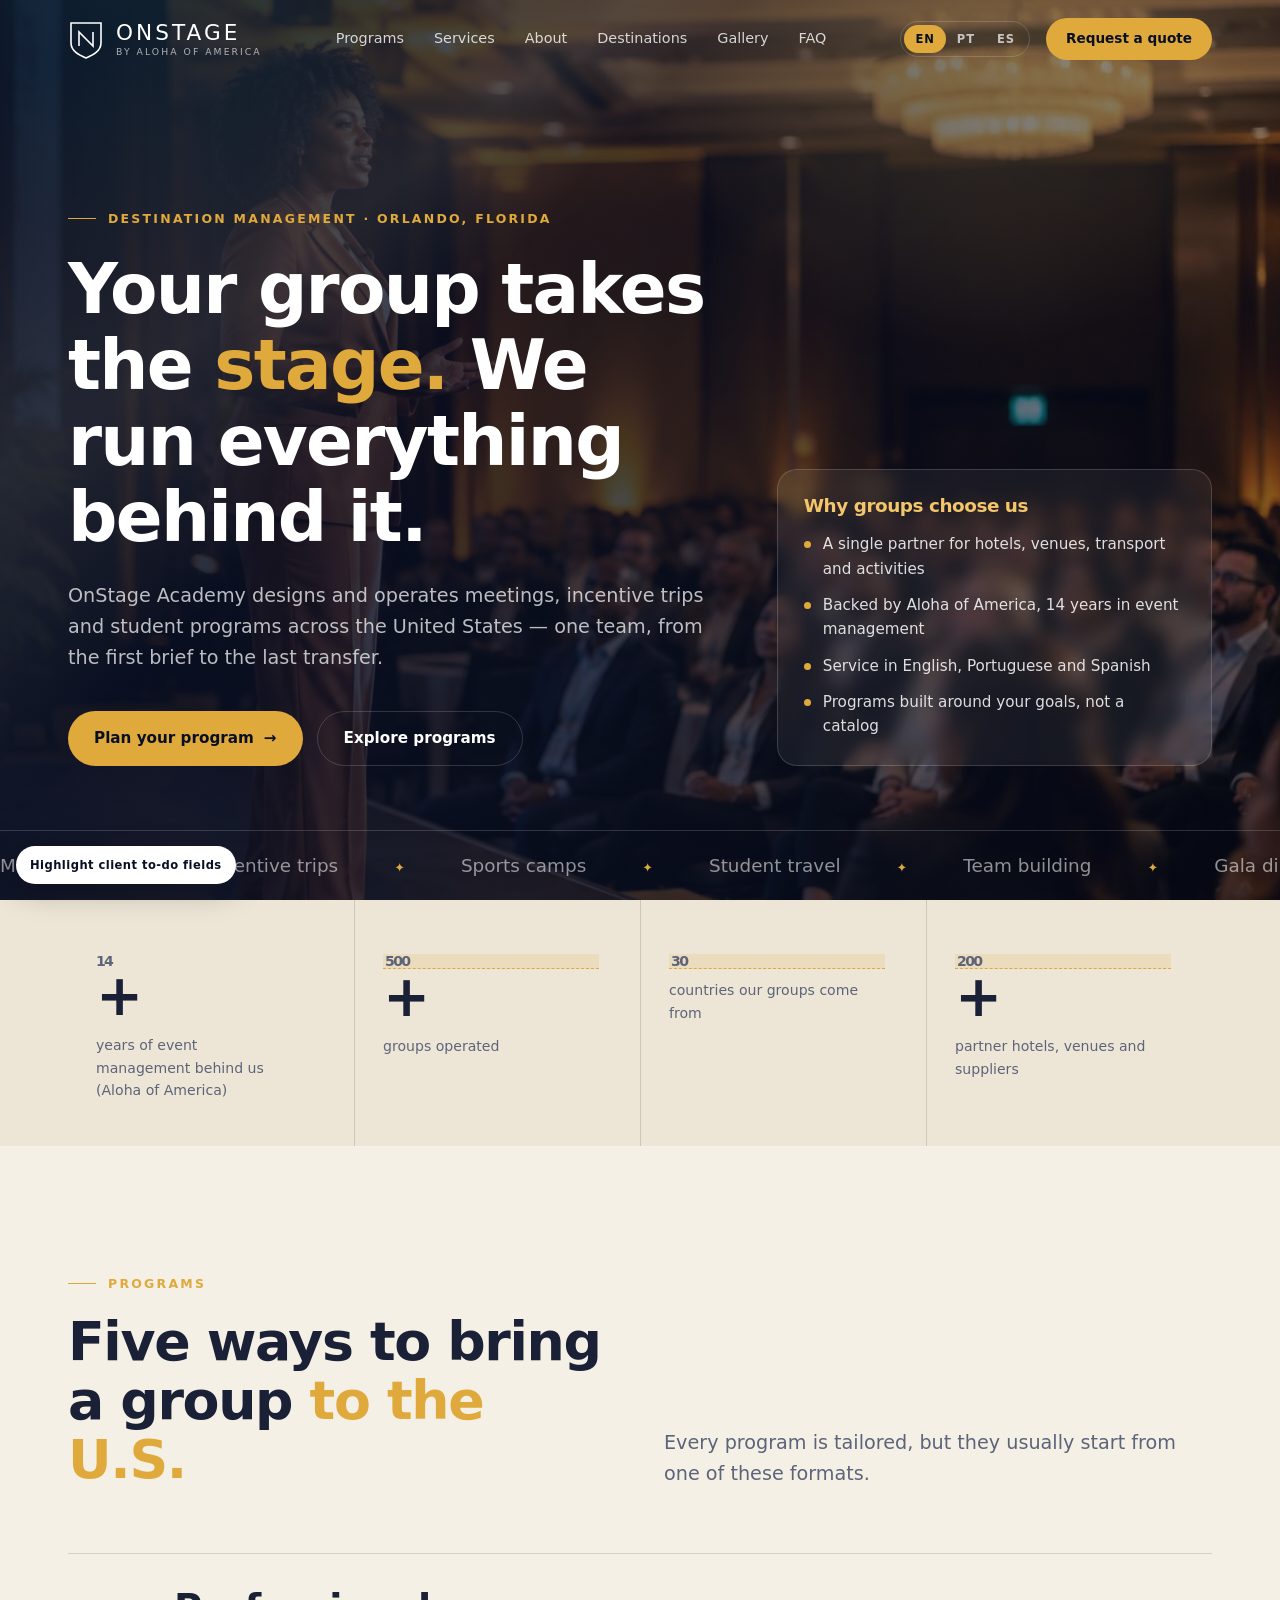
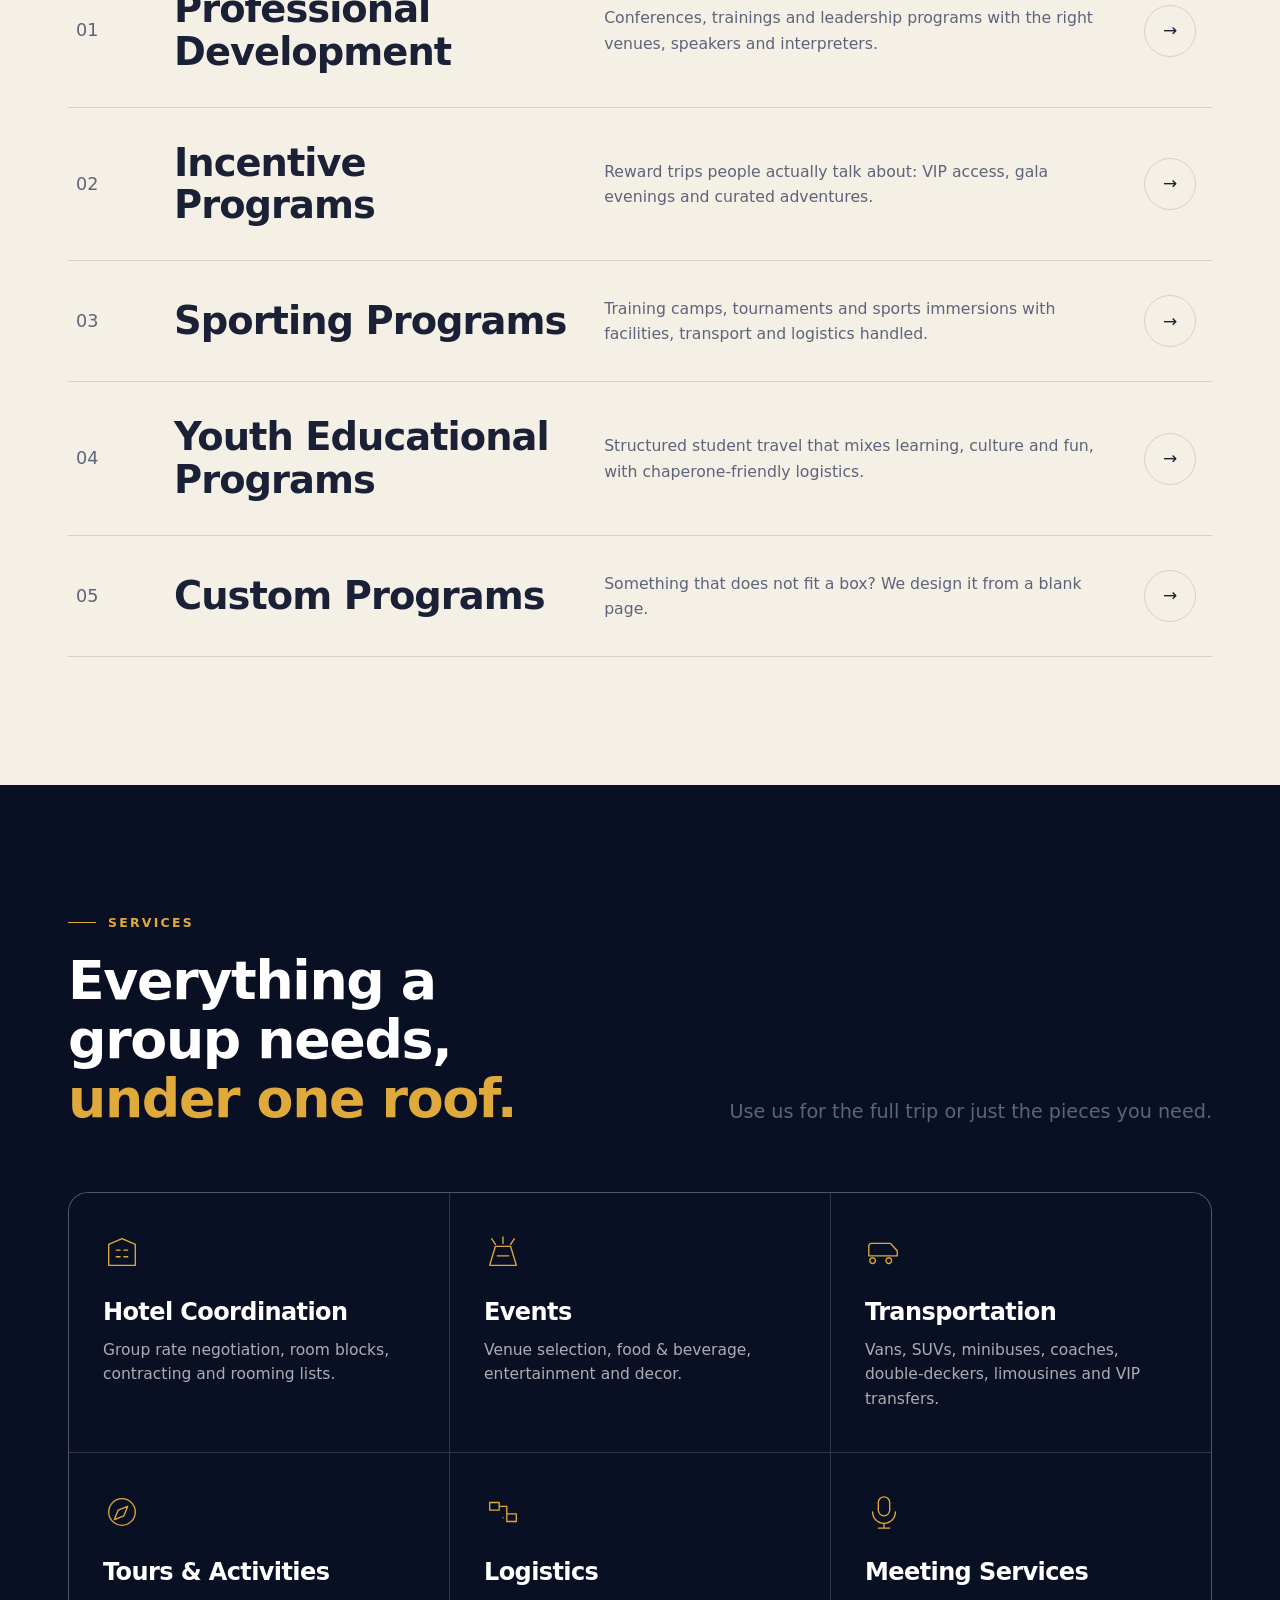
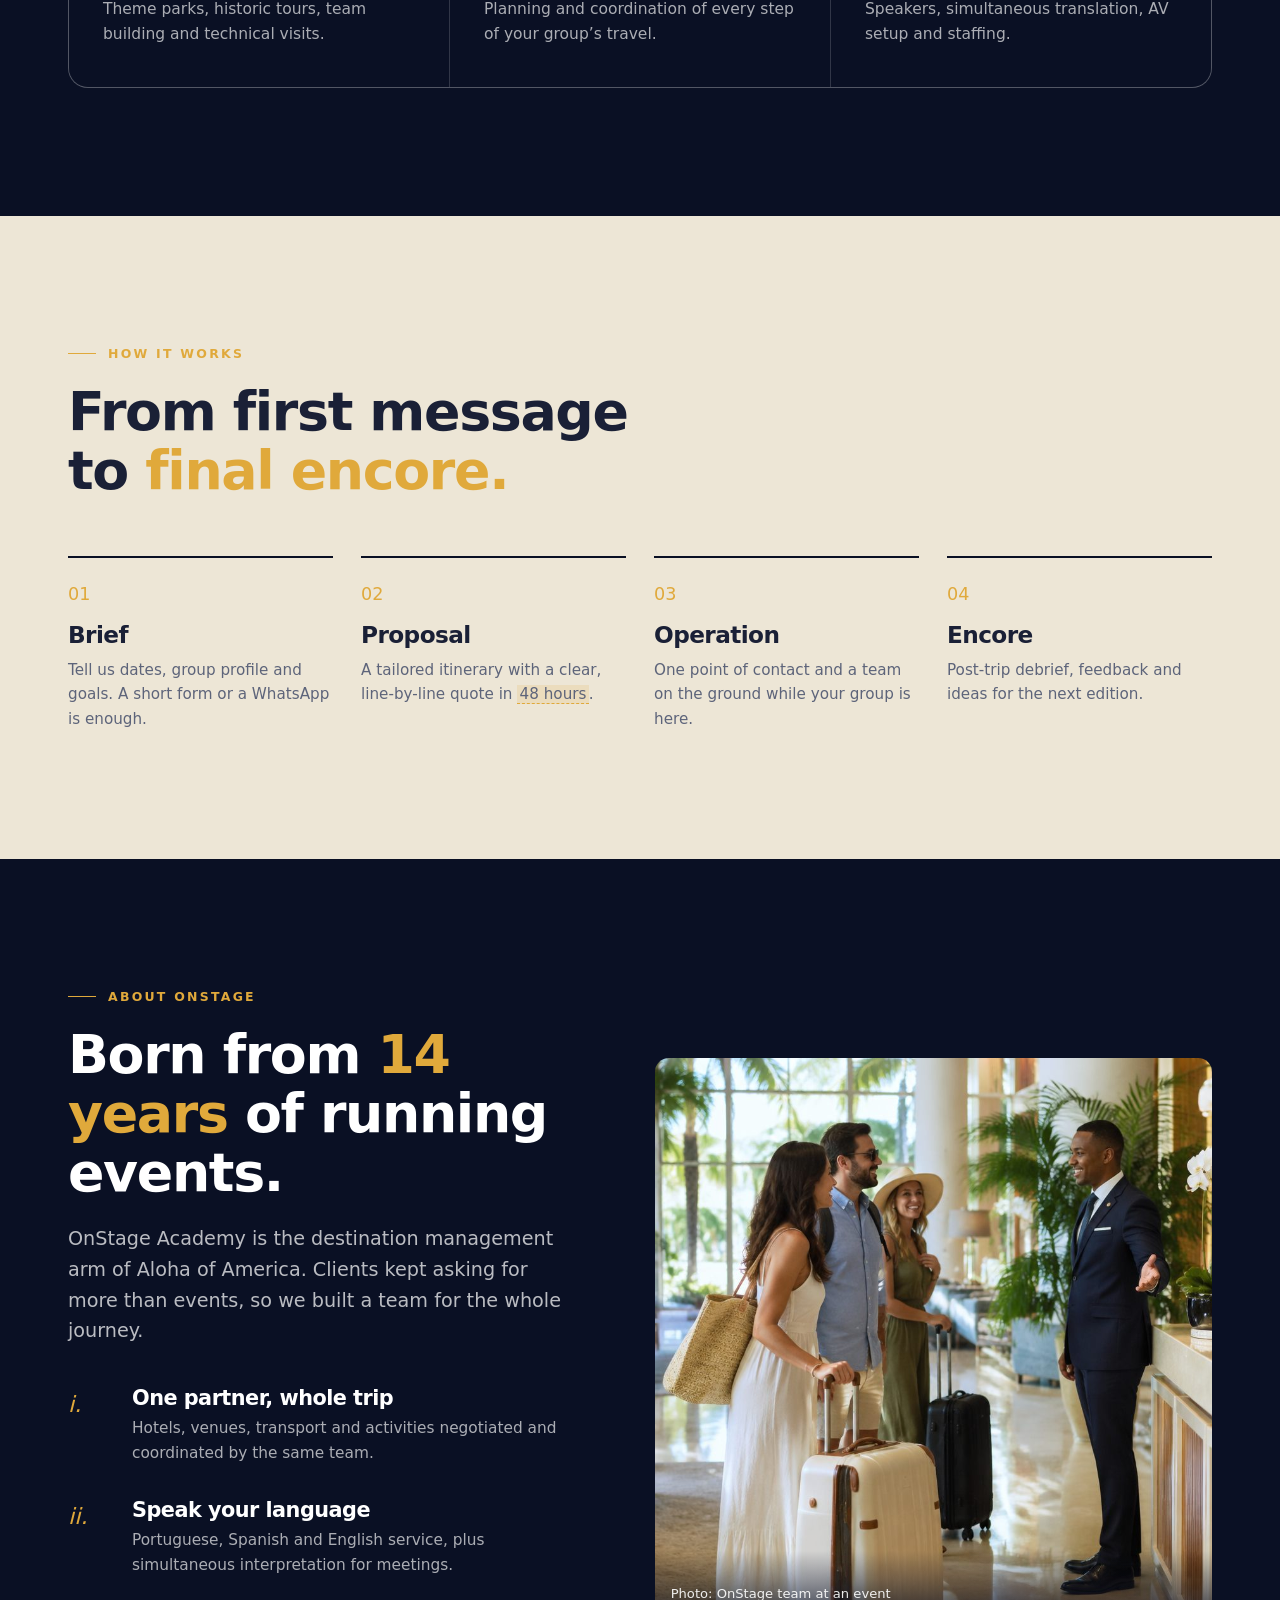
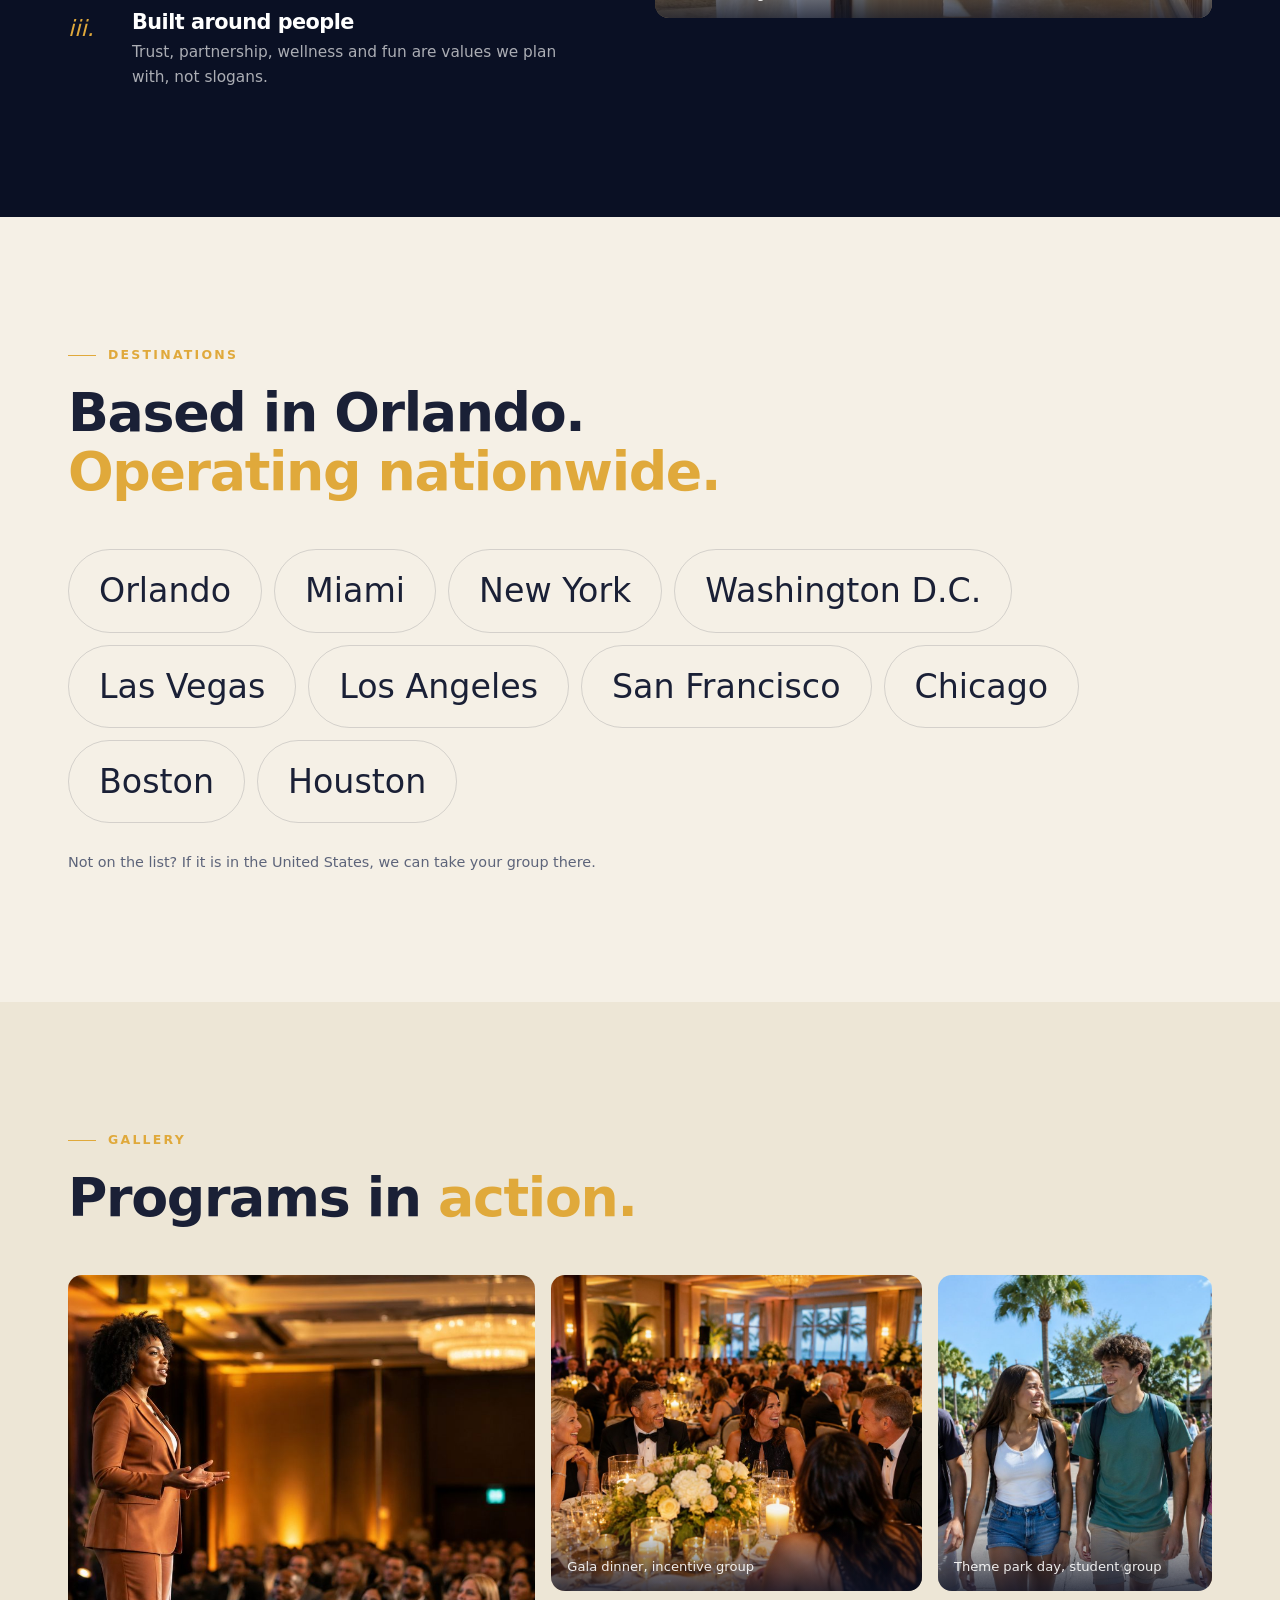
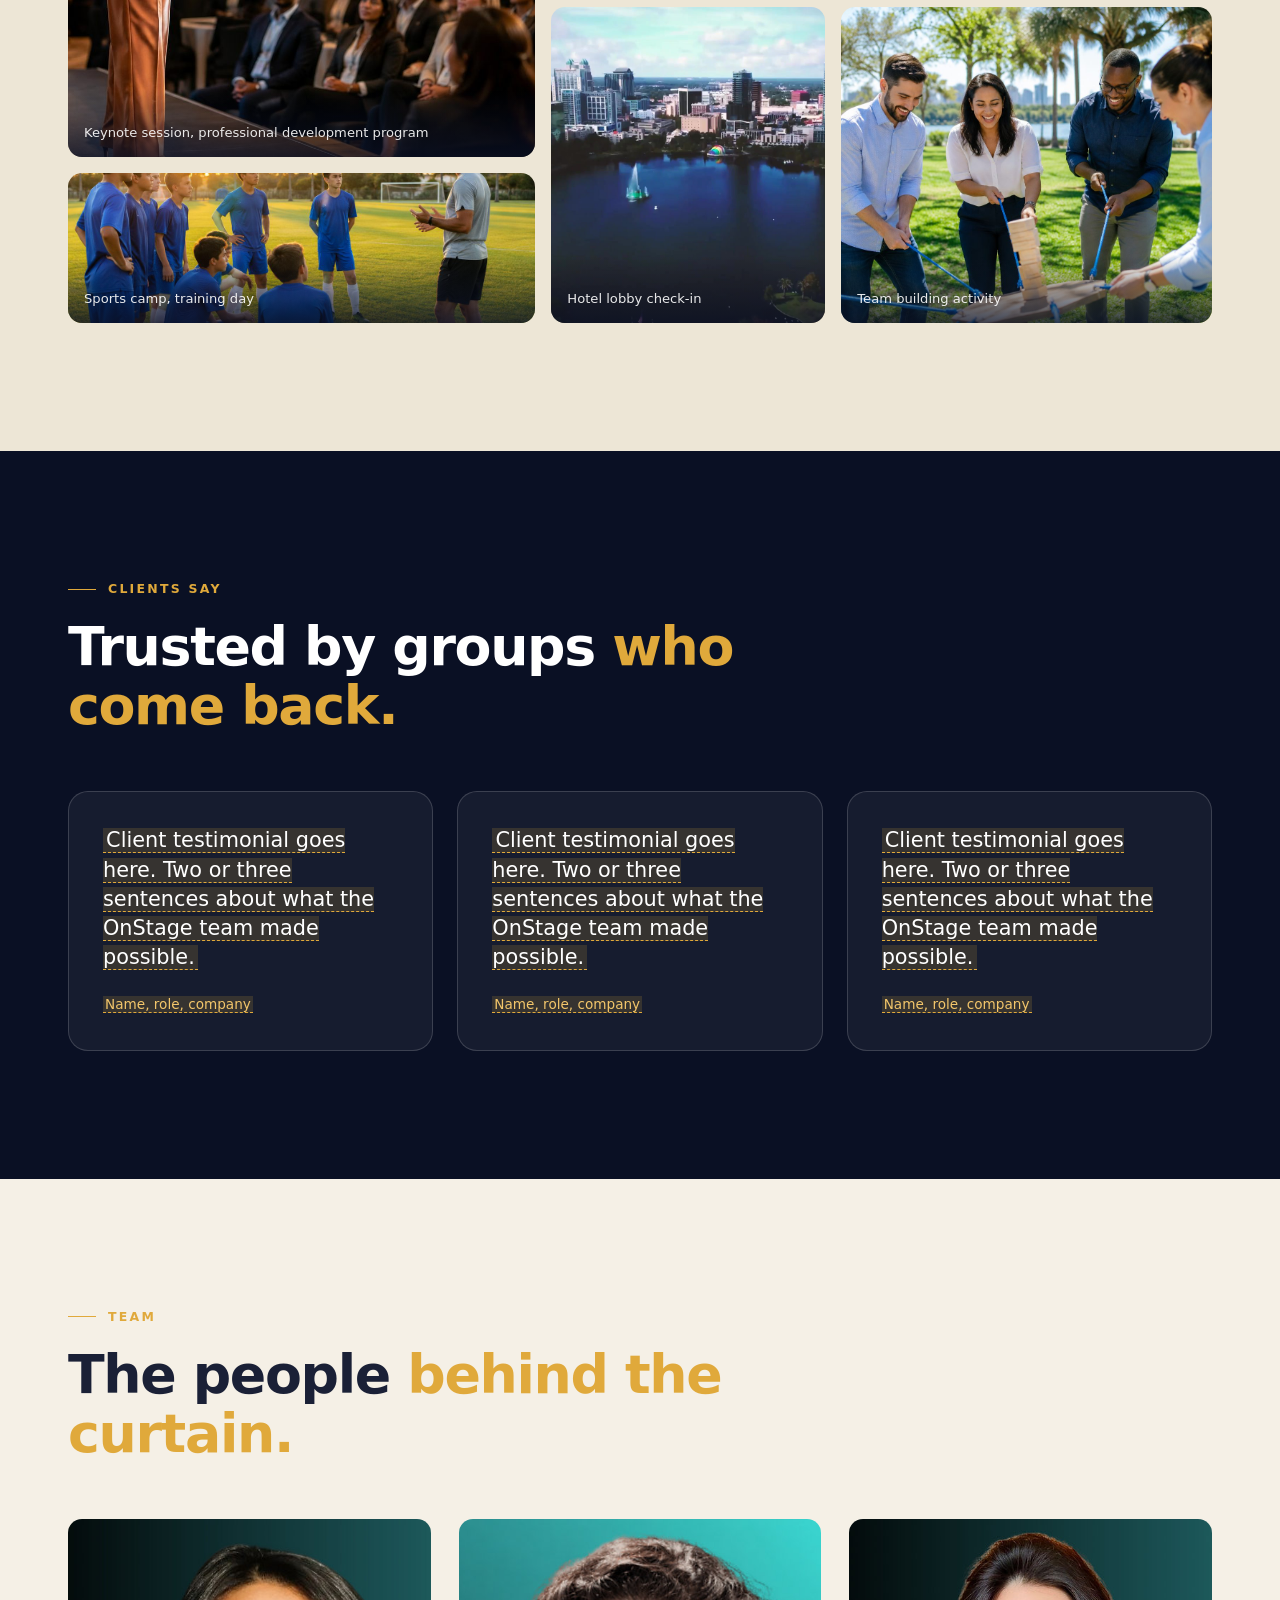
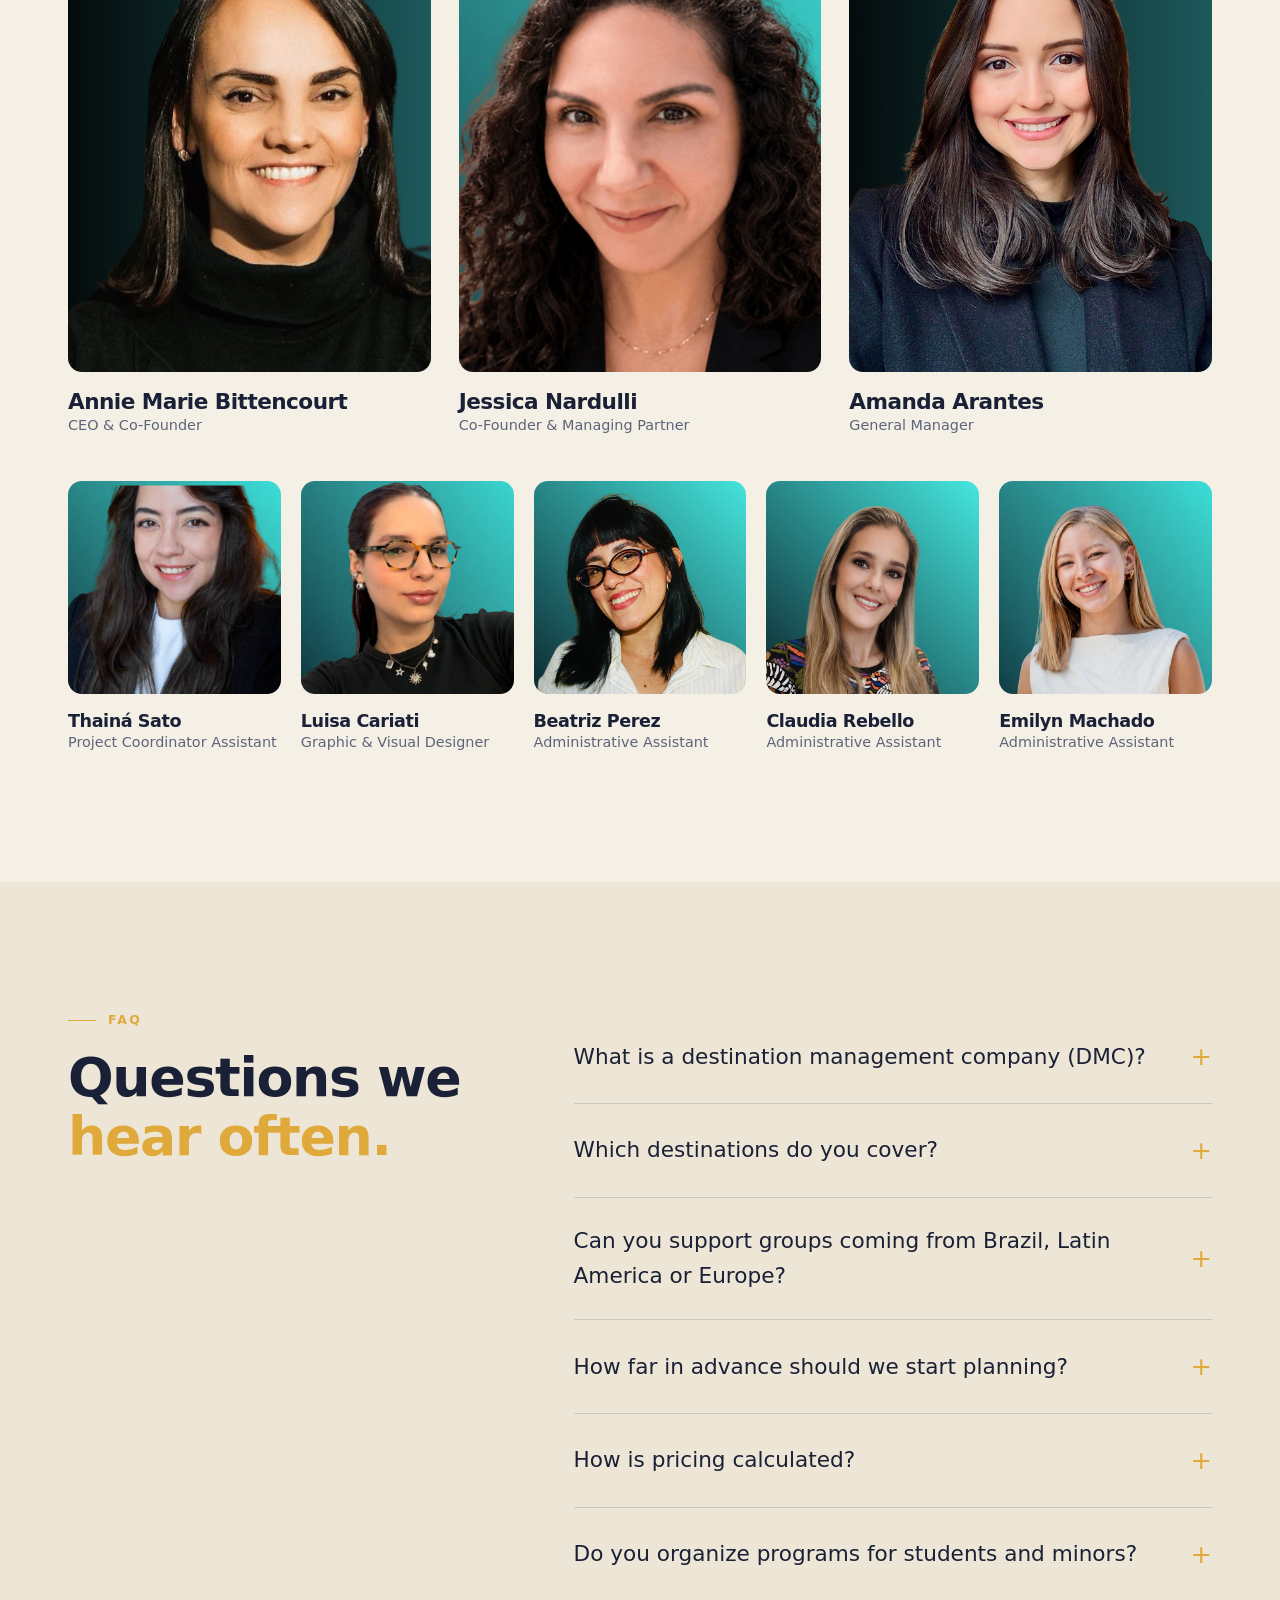
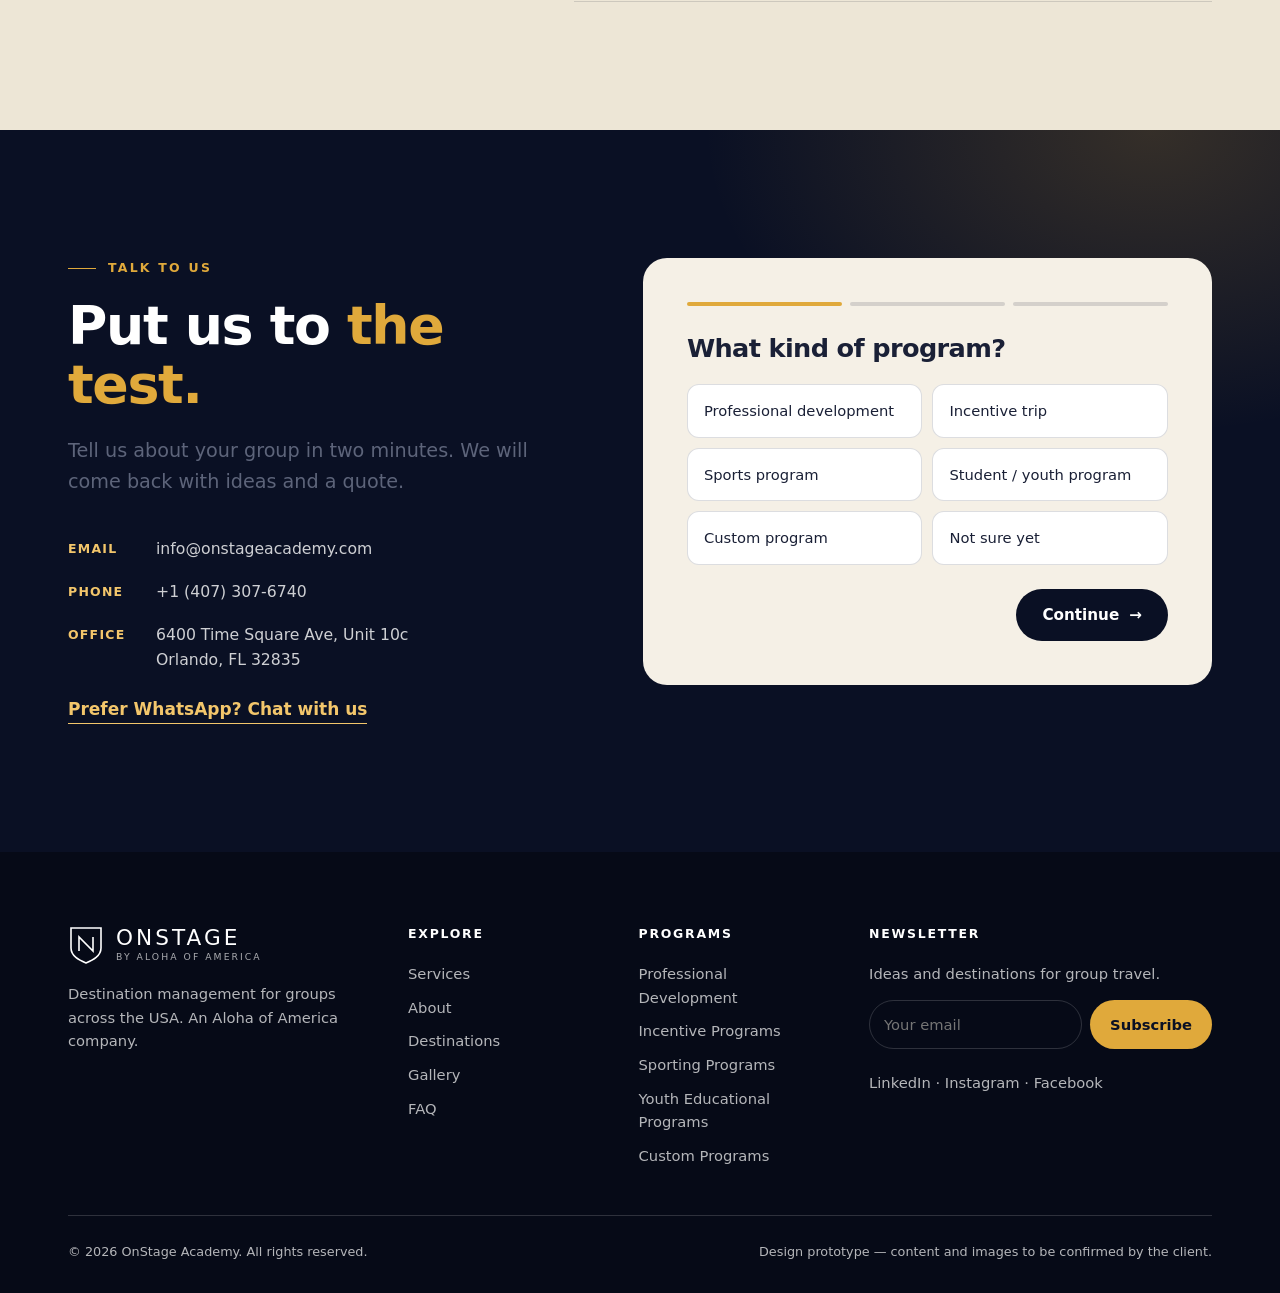
==== index.html @ 667e1a8c "OnStage Academy: prototype v1 (EN/PT/ES, team, gallery, SEO/GEO) Co-Authored-By: Claude Sonnet 5 <no" ====
<!DOCTYPE html>
<html lang="en">
<head>
<meta charset="utf-8">
<meta name="viewport" content="width=device-width,initial-scale=1">
<title>OnStage Academy | Destination Management Company in Orlando, USA</title>
<meta name="description" content="OnStage Academy is a destination management company (DMC) in Orlando, Florida. We plan and operate meetings, incentive trips, sports camps and student programs across the USA.">
<link rel="canonical" href="https://www.onstageacademy.com/">
<link rel="alternate" hreflang="en" href="https://www.onstageacademy.com/">
<link rel="alternate" hreflang="pt-BR" href="https://www.onstageacademy.com/pt/">
<link rel="alternate" hreflang="es" href="https://www.onstageacademy.com/es/">
<link rel="alternate" hreflang="x-default" href="https://www.onstageacademy.com/">
<meta property="og:type" content="website">
<meta property="og:title" content="OnStage Academy | Destination Management in the USA">
<meta property="og:description" content="Meetings, incentive trips, sports camps and student programs across the United States. One team, from first brief to last transfer.">
<meta name="theme-color" content="#0A1024">
<link rel="stylesheet" href="assets/css/style.css">
<script type="application/ld+json">
{
 "@context":"https://schema.org",
 "@graph":[
  {"@type":["Organization","TravelAgency"],"@id":"https://www.onstageacademy.com/#org","name":"OnStage Academy","alternateName":"OnStage Academy Destination Management","url":"https://www.onstageacademy.com/",
   "description":"Destination management company based in Orlando, Florida, planning and operating meetings, incentive programs, sports programs and student travel across the United States.",
   "email":"info@onstageacademy.com","telephone":"+1-407-307-6740",
   "address":{"@type":"PostalAddress","streetAddress":"6400 Time Square Ave Unit 10c","addressLocality":"Orlando","addressRegion":"FL","postalCode":"32835","addressCountry":"US"},
   "areaServed":{"@type":"Country","name":"United States"},"knowsLanguage":["en","pt","es"],
   "parentOrganization":{"@type":"Organization","name":"Aloha of America"},
   "founder":[{"@type":"Person","name":"Annie Marie Bittencourt"},{"@type":"Person","name":"Jessica Nardulli"}],
   "makesOffer":[
    {"@type":"Offer","itemOffered":{"@type":"Service","name":"Hotel Coordination"}},
    {"@type":"Offer","itemOffered":{"@type":"Service","name":"Event Planning"}},
    {"@type":"Offer","itemOffered":{"@type":"Service","name":"Group Transportation"}},
    {"@type":"Offer","itemOffered":{"@type":"Service","name":"Tours & Activities"}},
    {"@type":"Offer","itemOffered":{"@type":"Service","name":"Group Travel Logistics"}},
    {"@type":"Offer","itemOffered":{"@type":"Service","name":"Meeting Services"}}]},
  {"@type":"WebSite","url":"https://www.onstageacademy.com/","name":"OnStage Academy","publisher":{"@id":"https://www.onstageacademy.com/#org"},"inLanguage":["en","pt-BR","es"]},
  {"@type":"FAQPage","mainEntity":[
   {"@type":"Question","name":"What is a destination management company (DMC)?","acceptedAnswer":{"@type":"Answer","text":"A DMC is a local partner that plans and operates a group's program in a destination: hotels, venues, transport, activities and on-site support. You deal with one team instead of many suppliers."}},
   {"@type":"Question","name":"Which destinations do you cover?","acceptedAnswer":{"@type":"Answer","text":"We are based in Orlando, Florida and operate across the entire United States."}},
   {"@type":"Question","name":"Can you support groups coming from Brazil, Latin America or Europe?","acceptedAnswer":{"@type":"Answer","text":"Yes. Our team works in English, Portuguese and Spanish, and we can arrange simultaneous interpretation for meetings and events."}},
   {"@type":"Question","name":"How is pricing calculated?","acceptedAnswer":{"@type":"Answer","text":"Each program is quoted individually based on group size, dates and services. You receive a line-by-line proposal so you know exactly what you are paying for."}},
   {"@type":"Question","name":"Do you organize programs for students and minors?","acceptedAnswer":{"@type":"Answer","text":"Yes. Our youth programs are structured around learning, culture and fun, with logistics designed for chaperones and school or club leaders."}}
  ]}
 ]
}
</script>
</head>
<body>
<a class="skip" href="#main" data-i18n="skip">Skip to content</a>

<header class="hdr">
  <div class="wrap">
    <a class="logo" href="index.html" aria-label="OnStage Academy">
      <svg class="logo-mark" viewBox="0 0 36 40" fill="none" stroke="currentColor" stroke-width="1.6" aria-hidden="true"><path d="M3 4h30v20c0 8-8 12-15 15C11 36 3 32 3 24z"/><path d="M11 27V13l14 14V13"/></svg>
      <span><b>ONSTAGE</b><small>By Aloha of America</small></span>
    </a>
    <nav class="nav" id="nav" aria-label="Main">
      <a href="index.html#programs" data-i18n="nav.programs">Programs</a>
      <a href="index.html#services" data-i18n="nav.services">Services</a>
      <a href="index.html#about" data-i18n="nav.about">About</a>
      <a href="index.html#destinations" data-i18n="nav.destinations">Destinations</a>
      <a href="index.html#gallery" data-i18n="nav.gallery">Gallery</a>
      <a href="index.html#faq" data-i18n="nav.faq">FAQ</a>
    </nav>
    <div class="hdr-r">
      <div class="lang" role="group" aria-label="Language">
        <button data-l="en" aria-pressed="true">EN</button><button data-l="pt" aria-pressed="false">PT</button><button data-l="es" aria-pressed="false">ES</button>
      </div>
      <a class="btn btn-gold" href="#contact" data-i18n="nav.cta">Request a quote</a>
      <button class="burger" aria-label="Menu" aria-controls="nav" aria-expanded="false"><i></i><i></i></button>
    </div>
  </div>
</header>

<main id="main">
<!-- HERO -->
<section class="hero dark hero-photo" style="padding-bottom:0">
  <div class="wrap hero-grid">
    <div>
      <p class="eyebrow" data-i18n="hero.eyebrow">Destination management · Orlando, Florida</p>
      <h1 data-i18n="hero.h1">Your group takes the <em>stage.</em> We run everything behind it.</h1>
      <p class="lead" data-i18n="hero.lead">OnStage Academy designs and operates meetings, incentive trips and student programs across the United States — one team, from the first brief to the last transfer.</p>
      <div class="hero-cta">
        <a class="btn btn-gold" href="#contact"><span data-i18n="hero.cta1">Plan your program</span><span class="arrow">→</span></a>
        <a class="btn btn-ghost" href="#programs" data-i18n="hero.cta2">Explore programs</a>
      </div>
    </div>
    <aside class="hero-card">
      <h3 data-i18n="hero.card.h">Why groups choose us</h3>
      <ul>
        <li data-i18n="hero.card.1"></li><li data-i18n="hero.card.2"></li><li data-i18n="hero.card.3"></li><li data-i18n="hero.card.4"></li>
      </ul>
    </aside>
  </div>
  <div class="hero-strip" aria-hidden="true">
    <div class="marq">
      <span data-i18n="marq.1">Meetings</span><span data-i18n="marq.2"></span><span data-i18n="marq.3"></span><span data-i18n="marq.4"></span><span data-i18n="marq.5"></span><span data-i18n="marq.6"></span><span data-i18n="marq.7"></span>
      <span data-i18n="marq.1"></span><span data-i18n="marq.2"></span><span data-i18n="marq.3"></span><span data-i18n="marq.4"></span><span data-i18n="marq.5"></span><span data-i18n="marq.6"></span><span data-i18n="marq.7"></span>
    </div>
  </div>
</section>

<!-- STATS -->
<section class="stats" aria-label="OnStage in numbers">
  <div class="wrap stats-grid">
    <div class="stat rv"><b><span data-count="14">14</span>+</b><span data-i18n="stat.1"></span></div>
    <div class="stat rv"><b><span class="slot" data-count="500">500</span>+</b><span data-i18n="stat.2"></span></div>
    <div class="stat rv"><b><span class="slot" data-count="30">30</span></b><span data-i18n="stat.3"></span></div>
    <div class="stat rv"><b><span class="slot" data-count="200">200</span>+</b><span data-i18n="stat.4"></span></div>
  </div>
</section>

<!-- PROGRAMS -->
<section class="programs" id="programs">
  <div class="wrap">
    <div class="sec-head rv">
      <div><p class="eyebrow" data-i18n="prog.eyebrow">Programs</p><h2 data-i18n="prog.h2"></h2></div>
      <p class="lead" data-i18n="prog.lead"></p>
    </div>
    <div class="prog-list rv">
      <a class="prog" href="professional-development.html"><span class="prog-n">01</span><h3 data-i18n="prog.1.t"></h3><p data-i18n="prog.1.d"></p><span class="prog-a">→</span></a>
      <a class="prog" href="#contact"><span class="prog-n">02</span><h3 data-i18n="prog.2.t"></h3><p data-i18n="prog.2.d"></p><span class="prog-a">→</span></a>
      <a class="prog" href="#contact"><span class="prog-n">03</span><h3 data-i18n="prog.3.t"></h3><p data-i18n="prog.3.d"></p><span class="prog-a">→</span></a>
      <a class="prog" href="#contact"><span class="prog-n">04</span><h3 data-i18n="prog.4.t"></h3><p data-i18n="prog.4.d"></p><span class="prog-a">→</span></a>
      <a class="prog" href="#contact"><span class="prog-n">05</span><h3 data-i18n="prog.5.t"></h3><p data-i18n="prog.5.d"></p><span class="prog-a">→</span></a>
    </div>
  </div>
</section>

<!-- SERVICES -->
<section class="services" id="services">
  <div class="wrap">
    <div class="sec-head rv">
      <div><p class="eyebrow" data-i18n="svc.eyebrow">Services</p><h2 data-i18n="svc.h2"></h2></div>
      <p class="lead" data-i18n="svc.lead"></p>
    </div>
    <div class="svc-grid rv">
      <div class="svc"><svg viewBox="0 0 40 40"><path d="M6 34V12l14-6 14 6v22M6 34h28M14 18h4M22 18h4M14 25h4M22 25h4"/></svg><h3 data-i18n="svc.1.t"></h3><p data-i18n="svc.1.d"></p></div>
      <div class="svc"><svg viewBox="0 0 40 40"><path d="M8 6l4 6M20 4v7M32 6l-4 6M6 34l6-20h16l6 20zM14 24h12"/></svg><h3 data-i18n="svc.2.t"></h3><p data-i18n="svc.2.d"></p></div>
      <div class="svc"><svg viewBox="0 0 40 40"><path d="M4 24V14a3 3 0 013-3h20l7 8v5H4zM4 24h30M11 29a3 3 0 100 .1M28 29a3 3 0 100 .1"/></svg><h3 data-i18n="svc.3.t"></h3><p data-i18n="svc.3.d"></p></div>
      <div class="svc"><svg viewBox="0 0 40 40"><circle cx="20" cy="20" r="14"/><path d="M26 14l-4 10-10 4 4-10z"/></svg><h3 data-i18n="svc.4.t"></h3><p data-i18n="svc.4.d"></p></div>
      <div class="svc"><svg viewBox="0 0 40 40"><path d="M6 10h10v8H6zM24 22h10v8H24zM16 14h8v12M20 26v0"/></svg><h3 data-i18n="svc.5.t"></h3><p data-i18n="svc.5.d"></p></div>
      <div class="svc"><svg viewBox="0 0 40 40"><rect x="14" y="4" width="12" height="20" rx="6"/><path d="M8 20a12 12 0 0024 0M20 32v5M14 37h12"/></svg><h3 data-i18n="svc.6.t"></h3><p data-i18n="svc.6.d"></p></div>
    </div>
  </div>
</section>

<!-- PROCESS -->
<section class="process">
  <div class="wrap">
    <div class="rv" style="margin-bottom:56px"><p class="eyebrow" data-i18n="pro.eyebrow">How it works</p><h2 style="margin-top:18px;max-width:16ch" data-i18n="pro.h2"></h2></div>
    <div class="steps rv">
      <div class="step"><h3 data-i18n="pro.1.t"></h3><p data-i18n="pro.1.d"></p></div>
      <div class="step"><h3 data-i18n="pro.2.t"></h3><p data-i18n="pro.2.d"></p></div>
      <div class="step"><h3 data-i18n="pro.3.t"></h3><p data-i18n="pro.3.d"></p></div>
      <div class="step"><h3 data-i18n="pro.4.t"></h3><p data-i18n="pro.4.d"></p></div>
    </div>
  </div>
</section>

<!-- ABOUT / WHY -->
<section class="dark" id="about">
  <div class="wrap why-grid">
    <div class="rv">
      <p class="eyebrow" data-i18n="why.eyebrow">About OnStage</p>
      <h2 style="margin:18px 0 22px" data-i18n="why.h2"></h2>
      <p class="lead" data-i18n="why.lead"></p>
      <div class="why-list">
        <div class="why-item"><i>i.</i><div><h3 data-i18n="why.1.t"></h3><p data-i18n="why.1.d"></p></div></div>
        <div class="why-item"><i>ii.</i><div><h3 data-i18n="why.2.t"></h3><p data-i18n="why.2.d"></p></div></div>
        <div class="why-item"><i>iii.</i><div><h3 data-i18n="why.3.t"></h3><p data-i18n="why.3.d"></p></div></div>
      </div>
    </div>
    <div class="ph photo tall rv" style="background-image:url(assets/img/gen/lobby.jpg)" data-i18n-label="ph.about" role="img" aria-label="Group arriving at a hotel lobby in Miami"></div>
  </div>
</section>

<!-- DESTINATIONS -->
<section class="dest" id="destinations">
  <div class="wrap">
    <div class="rv" style="margin-bottom:48px"><p class="eyebrow" data-i18n="dest.eyebrow">Destinations</p><h2 style="margin-top:18px;max-width:20ch" data-i18n="dest.h2"></h2></div>
    <div class="dest-cloud rv">
      <a href="#contact">Orlando</a><a href="#contact">Miami</a><a href="#contact">New York</a><a href="#contact">Washington D.C.</a><a href="#contact">Las Vegas</a><a href="#contact">Los Angeles</a><a href="#contact">San Francisco</a><a href="#contact">Chicago</a><a href="#contact">Boston</a><a href="#contact">Houston</a>
    </div>
    <p class="dest-note" data-i18n="dest.note"></p>
  </div>
</section>

<!-- GALLERY -->
<section class="gallery" id="gallery">
  <div class="wrap">
    <div class="rv" style="margin-bottom:48px"><p class="eyebrow" data-i18n="gal.eyebrow">Gallery</p><h2 style="margin-top:18px" data-i18n="gal.h2"></h2></div>
    <div class="gal-grid rv">
      <div class="ph photo g1" style="background-image:url(assets/img/gen/keynote.jpg)" data-i18n-label="gal.1" role="img" aria-label="Keynote session"></div>
      <div class="ph photo g2" style="background-image:url(assets/img/gen/gala.jpg)" data-i18n-label="gal.2" role="img" aria-label="Gala dinner"></div>
      <div class="ph photo g3" style="background-image:url(assets/img/gen/students.jpg)" data-i18n-label="gal.3" role="img" aria-label="Student group"></div>
      <div class="ph photo g4" style="background-image:url(assets/img/site/p22.jpg)" data-i18n-label="gal.4" role="img" aria-label="Orlando skyline and Lake Eola"></div>
      <div class="ph photo g5" style="background-image:url(assets/img/gen/teambuilding.jpg)" data-i18n-label="gal.5" role="img" aria-label="Team building"></div>
      <div class="ph photo g6" style="background-image:url(assets/img/gen/sports.jpg)" data-i18n-label="gal.6" role="img" aria-label="Sports camp"></div>
    </div>
  </div>
</section>

<!-- TESTIMONIALS -->
<section class="dark">
  <div class="wrap">
    <div class="rv" style="margin-bottom:56px"><p class="eyebrow" data-i18n="tes.eyebrow">Clients say</p><h2 style="margin-top:18px;max-width:18ch" data-i18n="tes.h2"></h2></div>
    <div class="testi-grid rv">
      <figure class="testi"><q data-i18n="tes.1"></q><cite data-i18n="tes.1c"></cite></figure>
      <figure class="testi"><q data-i18n="tes.1"></q><cite data-i18n="tes.1c"></cite></figure>
      <figure class="testi"><q data-i18n="tes.1"></q><cite data-i18n="tes.1c"></cite></figure>
    </div>
  </div>
</section>

<!-- TEAM -->
<section>
  <div class="wrap">
    <div class="rv" style="margin-bottom:56px"><p class="eyebrow" data-i18n="team.eyebrow">Team</p><h2 style="margin-top:18px;max-width:18ch" data-i18n="team.h2"></h2></div>
    <div class="team-grid lead3 rv">
      <div class="person"><div class="ph photo" style="background-image:url(assets/img/team/annie-marie-bittencourt.jpg)" role="img" aria-label="Annie Marie Bittencourt"></div><h3>Annie Marie Bittencourt</h3><p data-i18n="team.1"></p></div>
      <div class="person"><div class="ph photo" style="background-image:url(assets/img/team/jessica-nardulli.jpg)" role="img" aria-label="Jessica Nardulli"></div><h3>Jessica Nardulli</h3><p data-i18n="team.2"></p></div>
      <div class="person"><div class="ph photo" style="background-image:url(assets/img/team/amanda-arantes.jpg)" role="img" aria-label="Amanda Arantes"></div><h3>Amanda Arantes</h3><p data-i18n="team.3"></p></div>
    </div>
    <div class="team-grid rest rv">
      <div class="person"><div class="ph photo" style="background-image:url(assets/img/team/thaina-sato.jpg)" role="img" aria-label="Thainá Sato"></div><h3>Thainá Sato</h3><p data-i18n="team.4"></p></div>
      <div class="person"><div class="ph photo" style="background-image:url(assets/img/team/luisa-cariati.jpg)" role="img" aria-label="Luisa Cariati"></div><h3>Luisa Cariati</h3><p data-i18n="team.5"></p></div>
      <div class="person"><div class="ph photo" style="background-image:url(assets/img/team/beatriz-perez.jpg)" role="img" aria-label="Beatriz Perez"></div><h3>Beatriz Perez</h3><p data-i18n="team.6"></p></div>
      <div class="person"><div class="ph photo" style="background-image:url(assets/img/team/claudia-rebello.jpg)" role="img" aria-label="Claudia Rebello"></div><h3>Claudia Rebello</h3><p data-i18n="team.6"></p></div>
      <div class="person"><div class="ph photo" style="background-image:url(assets/img/team/emilyn-machado.jpg)" role="img" aria-label="Emilyn Machado"></div><h3>Emilyn Machado</h3><p data-i18n="team.6"></p></div>
    </div>
  </div>
</section>

<!-- FAQ -->
<section class="faq" id="faq">
  <div class="wrap faq-wrap">
    <div class="rv"><p class="eyebrow" data-i18n="faq.eyebrow">FAQ</p><h2 style="margin-top:18px" data-i18n="faq.h2"></h2></div>
    <div class="rv">
      <details><summary data-i18n="faq.1.q"></summary><p data-i18n="faq.1.a"></p></details>
      <details><summary data-i18n="faq.2.q"></summary><p data-i18n="faq.2.a"></p></details>
      <details><summary data-i18n="faq.3.q"></summary><p data-i18n="faq.3.a"></p></details>
      <details><summary data-i18n="faq.4.q"></summary><p data-i18n="faq.4.a"></p></details>
      <details><summary data-i18n="faq.5.q"></summary><p data-i18n="faq.5.a"></p></details>
      <details><summary data-i18n="faq.6.q"></summary><p data-i18n="faq.6.a"></p></details>
    </div>
  </div>
</section>

<!-- CONTACT / BRIEFING -->
<section class="brief" id="contact">
  <div class="wrap brief-grid">
    <div class="rv">
      <p class="eyebrow" data-i18n="brief.eyebrow">Talk to us</p>
      <h2 style="margin:18px 0 22px" data-i18n="brief.h2"></h2>
      <p class="lead" data-i18n="brief.lead"></p>
      <ul class="contact-list">
        <li><b data-i18n="c.email">Email</b><a href="mailto:info@onstageacademy.com">info@onstageacademy.com</a></li>
        <li><b data-i18n="c.phone">Phone</b><a href="tel:+14073076740">+1 (407) 307-6740</a></li>
        <li><b data-i18n="c.addr">Office</b><span>6400 Time Square Ave, Unit 10c<br>Orlando, FL 32835</span></li>
      </ul>
      <a class="wa" href="https://wa.me/14072029641" rel="noopener" data-i18n="f.wa">Prefer WhatsApp? Chat with us</a>
    </div>
    <form class="form rv" id="brief-form" novalidate>
      <div class="prog-bar" aria-hidden="true"><i></i><i></i><i></i></div>
      <div class="fstep">
        <h3 data-i18n="f.s1"></h3>
        <div class="chips">
          <label class="chip"><input type="radio" name="type" value="pd" required><span data-i18n="f.o1"></span></label>
          <label class="chip"><input type="radio" name="type" value="incentive"><span data-i18n="f.o2"></span></label>
          <label class="chip"><input type="radio" name="type" value="sport"><span data-i18n="f.o3"></span></label>
          <label class="chip"><input type="radio" name="type" value="youth"><span data-i18n="f.o4"></span></label>
          <label class="chip"><input type="radio" name="type" value="custom"><span data-i18n="f.o5"></span></label>
          <label class="chip"><input type="radio" name="type" value="unsure"><span data-i18n="f.o6"></span></label>
        </div>
        <div class="fnav"><span></span><button type="button" class="btn btn-dark" data-next><span data-i18n="f.next">Continue</span><span class="arrow">→</span></button></div>
      </div>
      <div class="fstep">
        <h3 data-i18n="f.s2"></h3>
        <div class="row2">
          <div class="field"><label for="f-people" data-i18n="f.people"></label><input id="f-people" name="people" type="number" min="1" required></div>
          <div class="field"><label for="f-dates" data-i18n="f.dates"></label><input id="f-dates" name="dates" type="text" placeholder="MM/YYYY"></div>
        </div>
        <div class="field"><label for="f-dest" data-i18n="f.dest"></label><input id="f-dest" name="dest" type="text" data-i18n-ph="f.dest.ph"></div>
        <div class="field"><label for="f-notes" data-i18n="f.notes"></label><textarea id="f-notes" name="notes" rows="3"></textarea></div>
        <div class="fnav"><button type="button" class="back" data-back data-i18n="f.back"></button><button type="button" class="btn btn-dark" data-next><span data-i18n="f.next">Continue</span><span class="arrow">→</span></button></div>
      </div>
      <div class="fstep">
        <h3 data-i18n="f.s3"></h3>
        <div class="row2">
          <div class="field"><label for="f-name" data-i18n="f.name"></label><input id="f-name" name="name" type="text" autocomplete="name" required></div>
          <div class="field"><label for="f-co" data-i18n="f.company"></label><input id="f-co" name="company" type="text" autocomplete="organization"></div>
        </div>
        <div class="row2">
          <div class="field"><label for="f-mail" data-i18n="f.mail"></label><input id="f-mail" name="email" type="email" autocomplete="email" required></div>
          <div class="field"><label for="f-tel" data-i18n="f.tel"></label><input id="f-tel" name="phone" type="tel" autocomplete="tel"></div>
        </div>
        <div class="fnav"><button type="button" class="back" data-back data-i18n="f.back"></button><button type="submit" class="btn btn-gold"><span data-i18n="f.send">Send request</span><span class="arrow">→</span></button></div>
      </div>
      <div class="ok" role="status"><h3 data-i18n="f.ok.h"></h3><p data-i18n="f.ok.p"></p></div>
    </form>
  </div>
</section>
</main>

<footer class="ftr">
  <div class="wrap">
    <div class="ftr-grid">
      <div>
        <a class="logo" href="index.html"><svg class="logo-mark" viewBox="0 0 36 40" fill="none" stroke="currentColor" stroke-width="1.6" aria-hidden="true"><path d="M3 4h30v20c0 8-8 12-15 15C11 36 3 32 3 24z"/><path d="M11 27V13l14 14V13"/></svg><span><b>ONSTAGE</b><small>By Aloha of America</small></span></a>
        <p data-i18n="ftr.about"></p>
      </div>
      <div><h4 data-i18n="ftr.h1">Explore</h4><ul>
        <li><a href="#services" data-i18n="nav.services"></a></li><li><a href="#about" data-i18n="nav.about"></a></li><li><a href="#destinations" data-i18n="nav.destinations"></a></li><li><a href="#gallery" data-i18n="nav.gallery"></a></li><li><a href="#faq" data-i18n="nav.faq"></a></li></ul></div>
      <div><h4 data-i18n="ftr.h2">Programs</h4><ul>
        <li><a href="professional-development.html" data-i18n="prog.1.t"></a></li><li><a href="#contact" data-i18n="prog.2.t"></a></li><li><a href="#contact" data-i18n="prog.3.t"></a></li><li><a href="#contact" data-i18n="prog.4.t"></a></li><li><a href="#contact" data-i18n="prog.5.t"></a></li></ul></div>
      <div><h4 data-i18n="news.h">Newsletter</h4><p data-i18n="news.p"></p>
        <form class="news"><input type="email" required aria-label="Email" data-i18n-ph="news.ph"><button data-i18n="news.b">Subscribe</button></form>
        <p style="margin-top:22px"><a href="https://www.linkedin.com/" rel="noopener">LinkedIn</a> · <a href="https://www.instagram.com/" rel="noopener">Instagram</a> · <a href="https://www.facebook.com/" rel="noopener">Facebook</a></p></div>
    </div>
    <div class="ftr-b"><span>© <span data-year>2026</span> OnStage Academy. <span data-i18n="ftr.rights"></span></span><span data-i18n="ftr.proto"></span></div>
  </div>
</footer>

<button class="slot-toggle" aria-pressed="false"></button>
<script src="assets/js/i18n.js"></script>
<script src="assets/js/main.js"></script>
</body>
</html>
---- assets/css/style.css ----
/* OnStage Academy — prototype v1 */
:root{
  --ink:#0A1024; --ink-2:#111a38; --ink-3:#1b2650;
  --paper:#F5F0E6; --paper-2:#EDE6D6; --white:#fff;
  --gold:#E0A93B; --gold-2:#f3c66b; --teal:#2E8B8B;
  --text:#1a2036; --muted:#5d647a; --line:rgba(10,16,36,.14); --line-l:rgba(255,255,255,.16);
  --sans:'Segoe UI Variable Display','Segoe UI Variable Text','Segoe UI',system-ui,-apple-system,'Helvetica Neue',Roboto,Arial,sans-serif; --serif:var(--sans);
  --max:1240px; --gut:clamp(20px,4vw,48px); --r:14px;
}
*{box-sizing:border-box;margin:0;padding:0}
html{scroll-behavior:smooth;-webkit-text-size-adjust:100%}
body{font-family:var(--sans);color:var(--text);background:var(--paper);line-height:1.6;font-size:17px;overflow-x:hidden}
img,svg{display:block;max-width:100%}
a{color:inherit;text-decoration:none}
button{font:inherit;cursor:pointer;border:0;background:none;color:inherit}
.wrap{max-width:var(--max);margin:0 auto;padding:0 var(--gut)}
.skip{position:absolute;left:-999px;top:8px;background:var(--gold);color:var(--ink);padding:8px 14px;z-index:99;border-radius:8px}
.skip:focus{left:8px}
:focus-visible{outline:2px solid var(--gold);outline-offset:3px}

/* type */
h1,h2,h3{font-family:var(--serif);font-weight:600;line-height:1.1;letter-spacing:-.025em}
h1{font-size:clamp(2.5rem,5.4vw,4.6rem)}
h2{font-size:clamp(2rem,4.2vw,3.4rem)}
h3{font-size:1.5rem}
h1 em,h2 em{font-style:normal;color:var(--gold)}
.eyebrow{font-size:.78rem;letter-spacing:.18em;text-transform:uppercase;font-weight:600;color:var(--gold);display:flex;align-items:center;gap:12px}
.eyebrow::before{content:"";width:28px;height:1px;background:currentColor}
.lead{font-size:clamp(1.05rem,1.5vw,1.25rem);color:var(--muted);max-width:60ch}
.dark .lead{color:rgba(255,255,255,.72)}

/* buttons */
.btn{display:inline-flex;align-items:center;gap:10px;padding:14px 26px;border-radius:999px;font-weight:600;font-size:.95rem;transition:.25s;white-space:nowrap}
.btn-gold{background:var(--gold);color:var(--ink)}
.btn-gold:hover{background:var(--gold-2);transform:translateY(-2px)}
.btn-ghost{border:1px solid var(--line-l);color:var(--white)}
.btn-ghost:hover{border-color:var(--gold);color:var(--gold)}
.btn-dark{background:var(--ink);color:var(--white)}
.btn-dark:hover{background:var(--ink-3)}
.arrow{transition:transform .25s}
.btn:hover .arrow{transform:translateX(4px)}

/* header */
.hdr{position:fixed;inset:0 0 auto 0;z-index:50;transition:.3s;color:var(--white)}
.hdr.scrolled{background:rgba(10,16,36,.9);backdrop-filter:blur(14px);border-bottom:1px solid var(--line-l)}
.hdr .wrap{display:flex;align-items:center;justify-content:space-between;height:78px;gap:24px}
.logo{display:flex;align-items:center;gap:12px;line-height:1}
.logo-mark{width:36px;height:40px;flex:none}
.logo b{font-family:var(--serif);font-size:1.35rem;font-weight:500;letter-spacing:.14em;display:block}
.logo small{font-size:.58rem;letter-spacing:.22em;text-transform:uppercase;opacity:.65;display:block;margin-top:3px}
.nav{display:flex;gap:30px;font-size:.9rem}
.nav a{opacity:.8;transition:.2s;position:relative}
.nav a:hover,.nav a[aria-current]{opacity:1;color:var(--gold-2)}
.hdr-r{display:flex;align-items:center;gap:16px}
.lang{display:flex;border:1px solid var(--line-l);border-radius:999px;padding:3px}
.lang button{font-size:.72rem;font-weight:600;letter-spacing:.08em;padding:5px 11px;border-radius:999px;opacity:.7}
.lang button[aria-pressed=true]{background:var(--gold);color:var(--ink);opacity:1}
.burger{display:none;width:44px;height:44px;flex-direction:column;justify-content:center;gap:6px;align-items:center}
.burger i{width:22px;height:2px;background:currentColor;transition:.25s}
.hdr .btn{padding:10px 20px;font-size:.85rem}

/* hero */
.dark{background:var(--ink);color:var(--white)}
.hero{position:relative;min-height:100svh;display:flex;flex-direction:column;justify-content:flex-end;overflow:hidden;padding:130px 0 0}
.hero::before,.hero::after{content:"";position:absolute;inset:-20% -10% 0;pointer-events:none}
.hero::before{background:
  radial-gradient(ellipse 38% 70% at 72% 0%,rgba(243,198,107,.34),transparent 70%),
  radial-gradient(ellipse 30% 60% at 18% 0%,rgba(46,139,139,.22),transparent 70%);
  animation:sweep 14s ease-in-out infinite alternate}
.hero::after{background:conic-gradient(from 200deg at 72% -8%,transparent 0 6%,rgba(255,236,190,.10) 9%,transparent 14%);animation:sweep 14s ease-in-out infinite alternate-reverse}
@keyframes sweep{from{transform:translateX(-3%) rotate(-1deg)}to{transform:translateX(3%) rotate(1deg)}}
.hero-grid{position:relative;z-index:2;display:grid;grid-template-columns:1.5fr 1fr;gap:56px;align-items:end;padding-bottom:64px}
.hero h1{margin:22px 0 26px}
.hero .lead{margin-bottom:38px}
.hero-cta{display:flex;gap:14px;flex-wrap:wrap}
.hero-card{background:rgba(255,255,255,.06);border:1px solid var(--line-l);border-radius:20px;padding:26px;backdrop-filter:blur(8px)}
.hero-card h3{font-size:1.15rem;margin-bottom:16px;color:var(--gold-2)}
.hero-card ul{list-style:none;display:grid;gap:12px}
.hero-card li{display:flex;gap:12px;font-size:.95rem;color:rgba(255,255,255,.85)}
.hero-card li::before{content:"";flex:none;width:7px;height:7px;border-radius:50%;background:var(--gold);margin-top:.6em}
.hero-strip{position:relative;z-index:2;border-top:1px solid var(--line-l);padding:20px 0;overflow:hidden}
.marq{display:flex;gap:56px;width:max-content;animation:marq 38s linear infinite;font-family:var(--serif);font-size:1.15rem;color:rgba(255,255,255,.55)}
.marq span::after{content:"✦";margin-left:56px;color:var(--gold);font-style:normal;font-size:.8rem}
@keyframes marq{to{transform:translateX(-50%)}}

/* sections */
section{padding:clamp(72px,10vw,140px) 0}
.sec-head{display:grid;grid-template-columns:1fr 1fr;gap:48px;align-items:end;margin-bottom:64px}
.sec-head h2{margin-top:18px}
.sec-head .lead{justify-self:end}

/* stats */
.stats{padding:0;background:var(--paper-2)}
.stats-grid{display:grid;grid-template-columns:repeat(4,1fr)}
.stat{padding:44px 28px;border-left:1px solid var(--line)}
.stat:first-child{border-left:0}
.stat b{font-family:var(--serif);font-size:clamp(2.4rem,4.4vw,3.8rem);font-weight:600;display:block;line-height:1;font-variant-numeric:tabular-nums;letter-spacing:-.03em}
.stat span{font-size:.88rem;color:var(--muted);display:block;margin-top:10px;max-width:22ch}

/* programs index */
.programs{background:var(--paper)}
.prog-list{border-top:1px solid var(--line)}
.prog{display:grid;grid-template-columns:70px 1.1fr 1.4fr 60px;gap:28px;align-items:center;padding:34px 8px;border-bottom:1px solid var(--line);transition:.35s;position:relative}
.prog:hover{background:var(--ink);color:var(--white);padding-left:28px;padding-right:28px;border-radius:var(--r)}
.prog:hover .prog-n{color:var(--gold)}
.prog-n{font-family:var(--serif);color:var(--muted);font-size:1.1rem}
.prog h3{font-size:clamp(1.6rem,3vw,2.5rem)}
.prog p{color:var(--muted);font-size:.98rem;transition:.3s}
.prog:hover p{color:rgba(255,255,255,.75)}
.prog-a{width:52px;height:52px;border:1px solid var(--line);border-radius:50%;display:grid;place-items:center;transition:.35s}
.prog:hover .prog-a{background:var(--gold);border-color:var(--gold);color:var(--ink);transform:rotate(-45deg)}

/* services */
.services{background:var(--ink);color:var(--white)}
.svc-grid{display:grid;grid-template-columns:repeat(3,1fr);gap:1px;background:var(--line-l);border:1px solid var(--line-l);border-radius:20px;overflow:hidden}
.svc{background:var(--ink);padding:40px 34px;transition:.3s}
.svc:hover{background:var(--ink-2)}
.svc svg{width:38px;height:38px;color:var(--gold);margin-bottom:28px;stroke:currentColor;fill:none;stroke-width:1.4;stroke-linecap:round;stroke-linejoin:round}
.svc h3{font-size:1.5rem;margin-bottom:12px}
.svc p{color:rgba(255,255,255,.66);font-size:.97rem}

/* process */
.process{background:var(--paper-2)}
.steps{display:grid;grid-template-columns:repeat(4,1fr);gap:28px;counter-reset:s}
.step{border-top:2px solid var(--ink);padding-top:22px}
.step::before{counter-increment:s;content:"0" counter(s);font-family:var(--serif);font-size:1.1rem;color:var(--gold);display:block;margin-bottom:14px}
.step h3{font-size:1.45rem;margin-bottom:10px}
.step p{color:var(--muted);font-size:.95rem}

/* why */
.why-grid{display:grid;grid-template-columns:1fr 1.1fr;gap:80px;align-items:center}
.why-list{display:grid;gap:34px;margin-top:40px}
.why-item{display:grid;grid-template-columns:44px 1fr;gap:20px}
.why-item i{font-family:var(--serif);color:var(--gold);font-size:1.4rem}
.why-item h3{font-size:1.3rem;margin-bottom:6px}
.why-item p{color:rgba(255,255,255,.66);font-size:.96rem}
.ph{position:relative;border-radius:var(--r);overflow:hidden;background:linear-gradient(135deg,#1b2650,#0f1836 60%,#2a1f3d);min-height:220px}
.ph::before{content:"";position:absolute;inset:0;background:radial-gradient(circle at 30% 20%,rgba(243,198,107,.28),transparent 55%)}
.ph::after{content:attr(data-label);position:absolute;left:14px;bottom:12px;right:14px;font-size:.7rem;letter-spacing:.1em;text-transform:uppercase;color:rgba(255,255,255,.55);border:1px dashed rgba(255,255,255,.3);padding:6px 10px;border-radius:8px;background:rgba(10,16,36,.5)}
.ph.tall{min-height:560px}
.ph.c2{background:linear-gradient(135deg,#123a3c,#0b1d2e 60%,#1d3a55)}
.ph.c3{background:linear-gradient(135deg,#3d2a1a,#1a1224 60%,#3a2447)}
.ph.c4{background:linear-gradient(135deg,#2a2f55,#0d1330 60%,#123a3c)}

/* destinations */
.dest{background:var(--paper)}
.dest-cloud{display:flex;flex-wrap:wrap;gap:12px}
.dest-cloud a{font-family:var(--serif);font-size:clamp(1.4rem,2.6vw,2.2rem);padding:14px 30px;border:1px solid var(--line);border-radius:999px;transition:.3s}
.dest-cloud a:hover{background:var(--ink);color:var(--gold-2);border-color:var(--ink)}
.dest-note{margin-top:28px;color:var(--muted);font-size:.9rem}

/* gallery */
.gallery{background:var(--paper-2)}
.gal-grid{display:grid;grid-template-columns:repeat(12,1fr);grid-auto-rows:150px;gap:16px}
.gal-grid .ph{min-height:0}
.g1{grid-column:1/6;grid-row:1/4}.g2{grid-column:6/10;grid-row:1/3}.g3{grid-column:10/13;grid-row:1/3}
.g4{grid-column:6/9;grid-row:3/5}.g5{grid-column:9/13;grid-row:3/5}.g6{grid-column:1/6;grid-row:4/5}

/* testimonials */
.testi-grid{display:grid;grid-template-columns:repeat(3,1fr);gap:24px}
.testi{background:rgba(255,255,255,.05);border:1px solid var(--line-l);border-radius:20px;padding:34px}
.testi q{font-family:var(--serif);font-size:1.3rem;line-height:1.4;display:block;quotes:none}
.testi cite{display:block;margin-top:22px;font-style:normal;font-size:.85rem;color:var(--gold-2)}

/* team */
.team-grid{display:grid;grid-template-columns:repeat(3,1fr);gap:28px}
.person .ph{aspect-ratio:4/5;min-height:0;display:grid;place-items:center}
.person .ph::after{display:none}
.person .ph span{position:relative;z-index:1;font-family:var(--serif);font-size:4rem;color:rgba(255,255,255,.35)}
.person h3{margin-top:18px;font-size:1.35rem}
.person p{color:var(--muted);font-size:.9rem}
.team-more{margin-top:34px;color:var(--muted);font-size:.95rem}

/* faq */
.faq{background:var(--paper-2)}
.faq-wrap{display:grid;grid-template-columns:1fr 1.5fr;gap:80px}
details{border-bottom:1px solid var(--line)}
summary{list-style:none;cursor:pointer;padding:26px 0;font-family:var(--serif);font-size:1.35rem;display:flex;justify-content:space-between;gap:20px;align-items:center}
summary::-webkit-details-marker{display:none}
summary::after{content:"+";font-family:var(--sans);font-size:1.6rem;color:var(--gold);transition:.3s;flex:none}
details[open] summary::after{transform:rotate(45deg)}
details p{padding:0 0 26px;color:var(--muted);max-width:62ch}

/* briefing */
.brief{background:var(--ink);color:var(--white);position:relative;overflow:hidden}
.brief::before{content:"";position:absolute;inset:0;background:radial-gradient(ellipse 50% 60% at 90% 0%,rgba(224,169,59,.2),transparent 70%)}
.brief-grid{position:relative;display:grid;grid-template-columns:1fr 1.15fr;gap:80px;align-items:start}
.contact-list{list-style:none;margin-top:38px;display:grid;gap:18px}
.contact-list li{display:flex;gap:14px;color:rgba(255,255,255,.8);font-size:.98rem}
.contact-list b{color:var(--gold-2);font-weight:600;min-width:74px;font-size:.78rem;letter-spacing:.1em;text-transform:uppercase;padding-top:3px}
.form{background:var(--paper);color:var(--text);border-radius:24px;padding:clamp(24px,3.5vw,44px)}
.form .prog-bar{display:flex;gap:8px;margin-bottom:28px}
.form .prog-bar i{flex:1;height:4px;border-radius:4px;background:var(--line);transition:.4s}
.form .prog-bar i.on{background:var(--gold)}
.fstep{display:none}.fstep.on{display:block;animation:fade .4s}
@keyframes fade{from{opacity:0;transform:translateY(8px)}}
.fstep h3{font-size:1.6rem;margin-bottom:22px}
.chips{display:grid;grid-template-columns:1fr 1fr;gap:10px}
.chip{position:relative}
.chip input{position:absolute;opacity:0}
.chip span{display:block;padding:14px 16px;border:1px solid var(--line);border-radius:12px;font-size:.92rem;transition:.2s;background:var(--white)}
.chip input:checked+span{background:var(--ink);color:var(--white);border-color:var(--ink)}
.chip input:focus-visible+span{outline:2px solid var(--gold);outline-offset:2px}
.field{display:grid;gap:6px;margin-bottom:16px}
.field label{font-size:.78rem;letter-spacing:.08em;text-transform:uppercase;font-weight:600;color:var(--muted)}
.field input,.field select,.field textarea{font:inherit;padding:13px 14px;border:1px solid var(--line);border-radius:10px;background:var(--white);width:100%}
.field input:focus,.field select:focus,.field textarea:focus{outline:2px solid var(--gold);border-color:transparent}
.row2{display:grid;grid-template-columns:1fr 1fr;gap:14px}
.fnav{display:flex;justify-content:space-between;align-items:center;margin-top:24px;gap:12px}
.fnav .back{color:var(--muted);font-size:.9rem;text-decoration:underline}
.ok{display:none;text-align:center;padding:40px 10px}
.ok h3{font-size:2rem;margin-bottom:12px}
.ok p{color:var(--muted)}
.form.sent .fstep,.form.sent .prog-bar{display:none}.form.sent .ok{display:block}
.wa{display:inline-flex;gap:8px;align-items:center;color:var(--gold-2);font-weight:600;margin-top:24px;border-bottom:1px solid currentColor}

/* footer */
.ftr{background:#060a17;color:rgba(255,255,255,.7);padding:72px 0 30px;font-size:.92rem}
.ftr-grid{display:grid;grid-template-columns:1.6fr 1fr 1fr 1.3fr;gap:48px;padding-bottom:48px;border-bottom:1px solid var(--line-l)}
.ftr h4{color:var(--white);font-size:.78rem;letter-spacing:.14em;text-transform:uppercase;margin-bottom:18px;font-weight:600}
.ftr ul{list-style:none;display:grid;gap:10px}
.ftr a:hover{color:var(--gold-2)}
.ftr .logo{color:var(--white);margin-bottom:18px}
.news{display:flex;gap:8px;margin-top:14px}
.news input{flex:1;min-width:0;padding:12px 14px;border-radius:999px;border:1px solid var(--line-l);background:transparent;color:#fff;font:inherit}
.news button{background:var(--gold);color:var(--ink);padding:0 20px;border-radius:999px;font-weight:600}
.ftr-b{display:flex;justify-content:space-between;gap:16px;flex-wrap:wrap;padding-top:26px;font-size:.8rem}

/* inner pages */
.phero{padding:170px 0 90px;position:relative;overflow:hidden}
.phero::before{content:"";position:absolute;inset:0;background:radial-gradient(ellipse 45% 80% at 80% 0%,rgba(243,198,107,.28),transparent 70%)}
.phero .wrap{position:relative}
.crumbs{font-size:.82rem;color:rgba(255,255,255,.55);margin-bottom:28px}
.crumbs a:hover{color:var(--gold-2)}
.phero h1{font-size:clamp(2.4rem,5.4vw,4.6rem);max-width:16ch;margin:18px 0 24px}
.split{display:grid;grid-template-columns:1fr 1fr;gap:80px;align-items:start}
.checks{list-style:none;display:grid;gap:14px;margin-top:26px}
.checks li{display:flex;gap:14px;padding-bottom:14px;border-bottom:1px solid var(--line)}
.checks li::before{content:"✦";color:var(--gold);flex:none}
.itin{display:grid;gap:0;margin-top:44px;border-top:1px solid var(--line)}
.day{display:grid;grid-template-columns:110px 1fr 1.4fr;gap:28px;padding:26px 0;border-bottom:1px solid var(--line);align-items:baseline}
.day b{font-family:var(--serif);color:var(--gold);font-size:1.2rem}
.day h3{font-size:1.3rem}
.day p{color:var(--muted);font-size:.95rem}
.cta-band{text-align:center;padding:clamp(70px,9vw,120px) 0}
.cta-band h2{max-width:18ch;margin:0 auto 32px}

/* slots (client-fill placeholders) */
.slot{background:rgba(224,169,59,.16);border-bottom:1px dashed var(--gold);padding:0 .15em}
body.show-slots .slot{outline:2px solid var(--gold);outline-offset:2px;background:rgba(224,169,59,.4)}
.slot-toggle{position:fixed;left:16px;bottom:16px;z-index:60;background:var(--white);color:var(--ink);font-size:.72rem;font-weight:600;padding:10px 14px;border-radius:999px;box-shadow:0 8px 30px rgba(0,0,0,.25);letter-spacing:.04em}
.slot-toggle[aria-pressed=true]{background:var(--gold)}

/* reveal */
.rv{opacity:0;transform:translateY(26px);transition:opacity .8s,transform .8s cubic-bezier(.2,.7,.2,1)}
.rv.in{opacity:1;transform:none}
@media (prefers-reduced-motion:reduce){.rv{opacity:1;transform:none;transition:none}.marq,.hero::before,.hero::after{animation:none}html{scroll-behavior:auto}}

/* responsive */
@media (max-width:1020px){
  .nav,.hdr .btn{display:none}
  .burger{display:flex}
  .nav.open{display:flex;position:fixed;inset:78px 0 0;background:var(--ink);flex-direction:column;padding:40px var(--gut);gap:26px;font-size:1.5rem;font-family:var(--serif)}
  .hero-grid,.sec-head,.why-grid,.faq-wrap,.brief-grid,.split{grid-template-columns:1fr;gap:36px}
  .sec-head .lead{justify-self:start}
  .stats-grid{grid-template-columns:1fr 1fr}
  .stat:nth-child(3){border-left:0}
  .stat{border-top:1px solid var(--line)}
  .svc-grid,.testi-grid,.team-grid{grid-template-columns:1fr}
  .steps{grid-template-columns:1fr 1fr}
  .prog{grid-template-columns:44px 1fr 48px;gap:16px}
  .prog p{grid-column:2/3;grid-row:2}
  .prog-a{grid-row:1/3;grid-column:3}
  .gal-grid{grid-template-columns:1fr 1fr;grid-auto-rows:170px}
  .gal-grid>*{grid-column:span 1!important;grid-row:span 1!important}
  .g1{grid-column:span 2!important;grid-row:span 2!important}
  .ph.tall{min-height:340px}
  .ftr-grid{grid-template-columns:1fr 1fr}
  .day{grid-template-columns:1fr;gap:6px}
}
@media (max-width:600px){
  body{font-size:16px}
  .steps,.ftr-grid,.row2,.chips{grid-template-columns:1fr}
  .lang button{padding:5px 8px}
  .hdr .wrap{gap:10px}
  .logo small{display:none}
}

/* photos */
.ph.photo{background-size:cover;background-position:center;background-color:var(--ink-2)}
.ph.photo::before{display:none}
.ph.photo::after{left:0;right:0;bottom:0;border:0;border-radius:0;padding:32px 16px 14px;background:linear-gradient(transparent,rgba(10,16,36,.78));color:rgba(255,255,255,.9);text-transform:none;letter-spacing:0;font-size:.82rem}
.person .ph.photo::after,.phero .ph.photo::after{display:none}
.ph.photo:not([data-label])::after{display:none}
.hero-photo{background:linear-gradient(90deg,rgba(10,16,36,.94) 0%,rgba(10,16,36,.72) 55%,rgba(10,16,36,.5) 100%),url(../img/gen/keynote.jpg) center/cover no-repeat,var(--ink)}
.team-grid.lead3{grid-template-columns:repeat(3,1fr)}
.team-grid.rest{grid-template-columns:repeat(5,1fr);gap:20px;margin-top:44px}
.team-grid.rest .person h3{font-size:1.1rem}
.person .ph.photo{aspect-ratio:1/1;min-height:0}
.lead3 .person .ph.photo{aspect-ratio:4/5}
@media (max-width:1020px){.team-grid.lead3{grid-template-columns:1fr 1fr 1fr}.team-grid.rest{grid-template-columns:1fr 1fr 1fr}.lead3 .person h3{font-size:1.05rem}}
@media (max-width:600px){.team-grid.lead3,.team-grid.rest{grid-template-columns:1fr 1fr}}
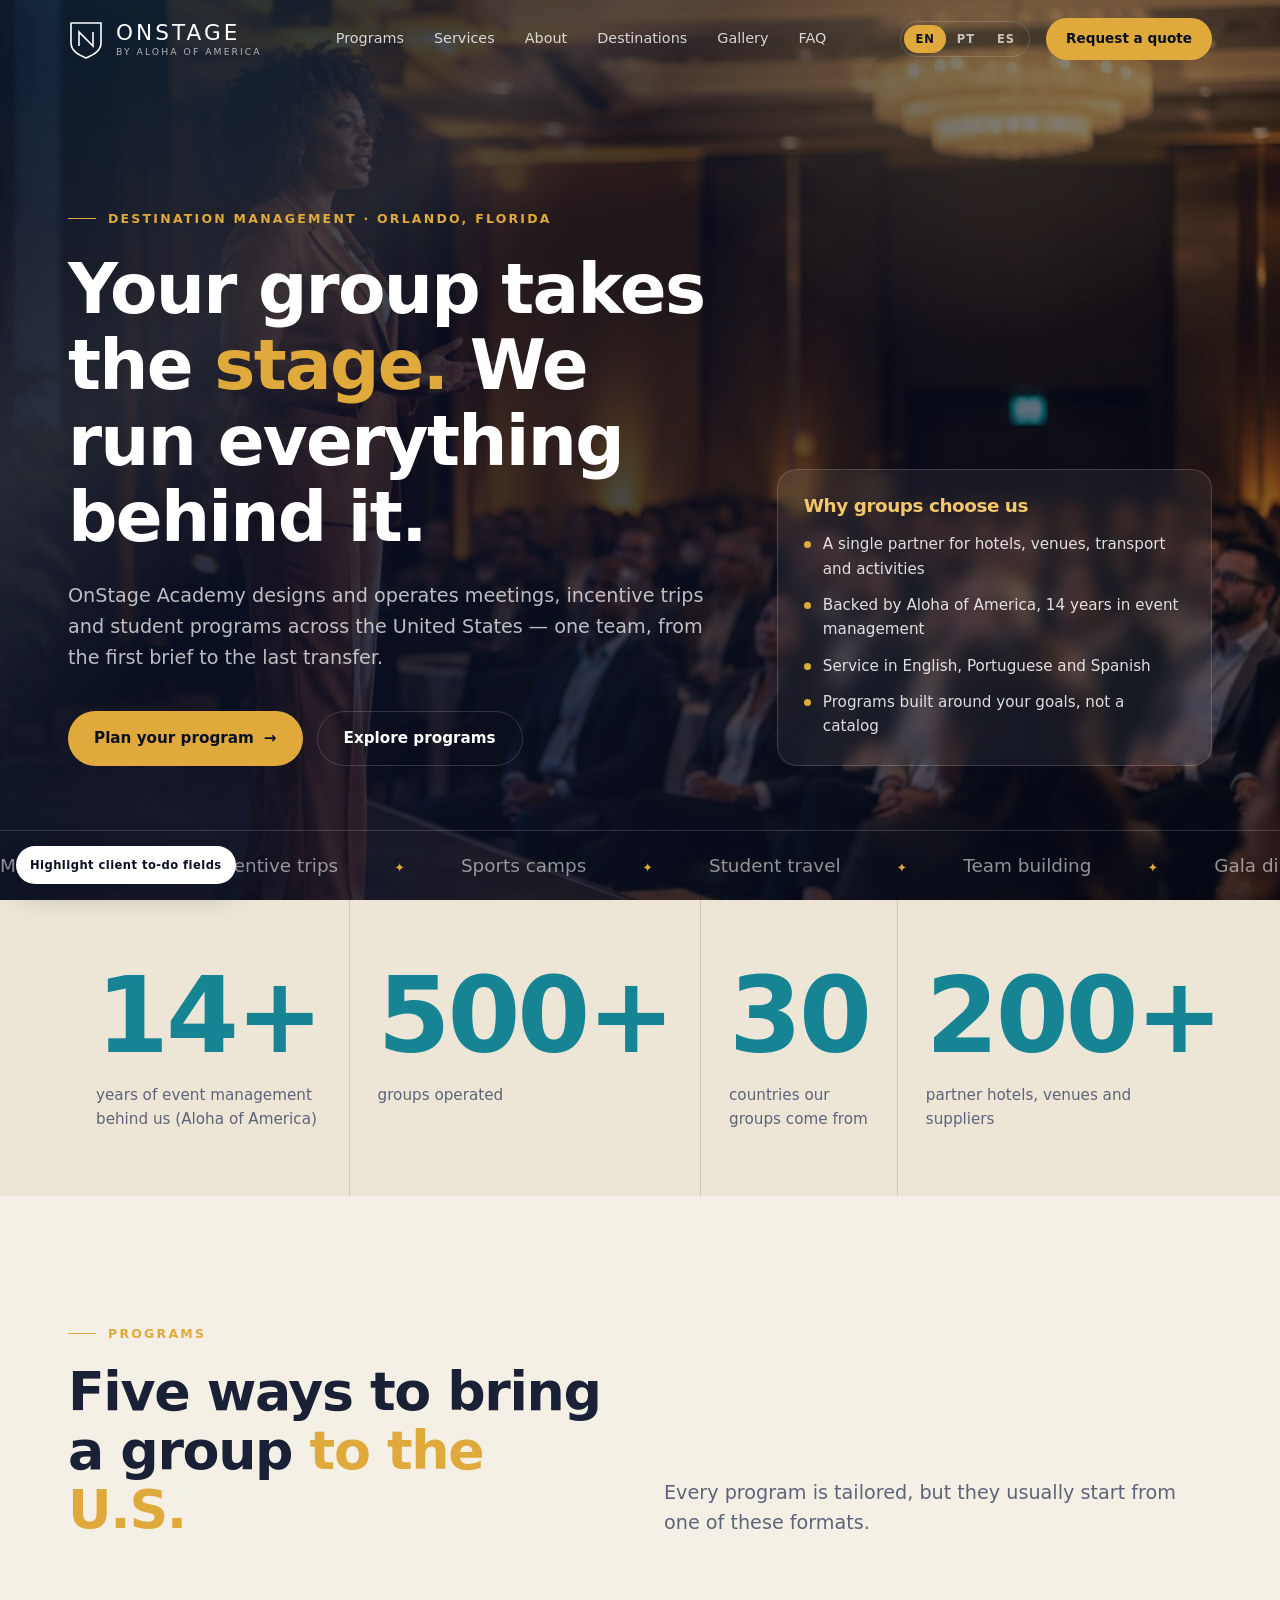
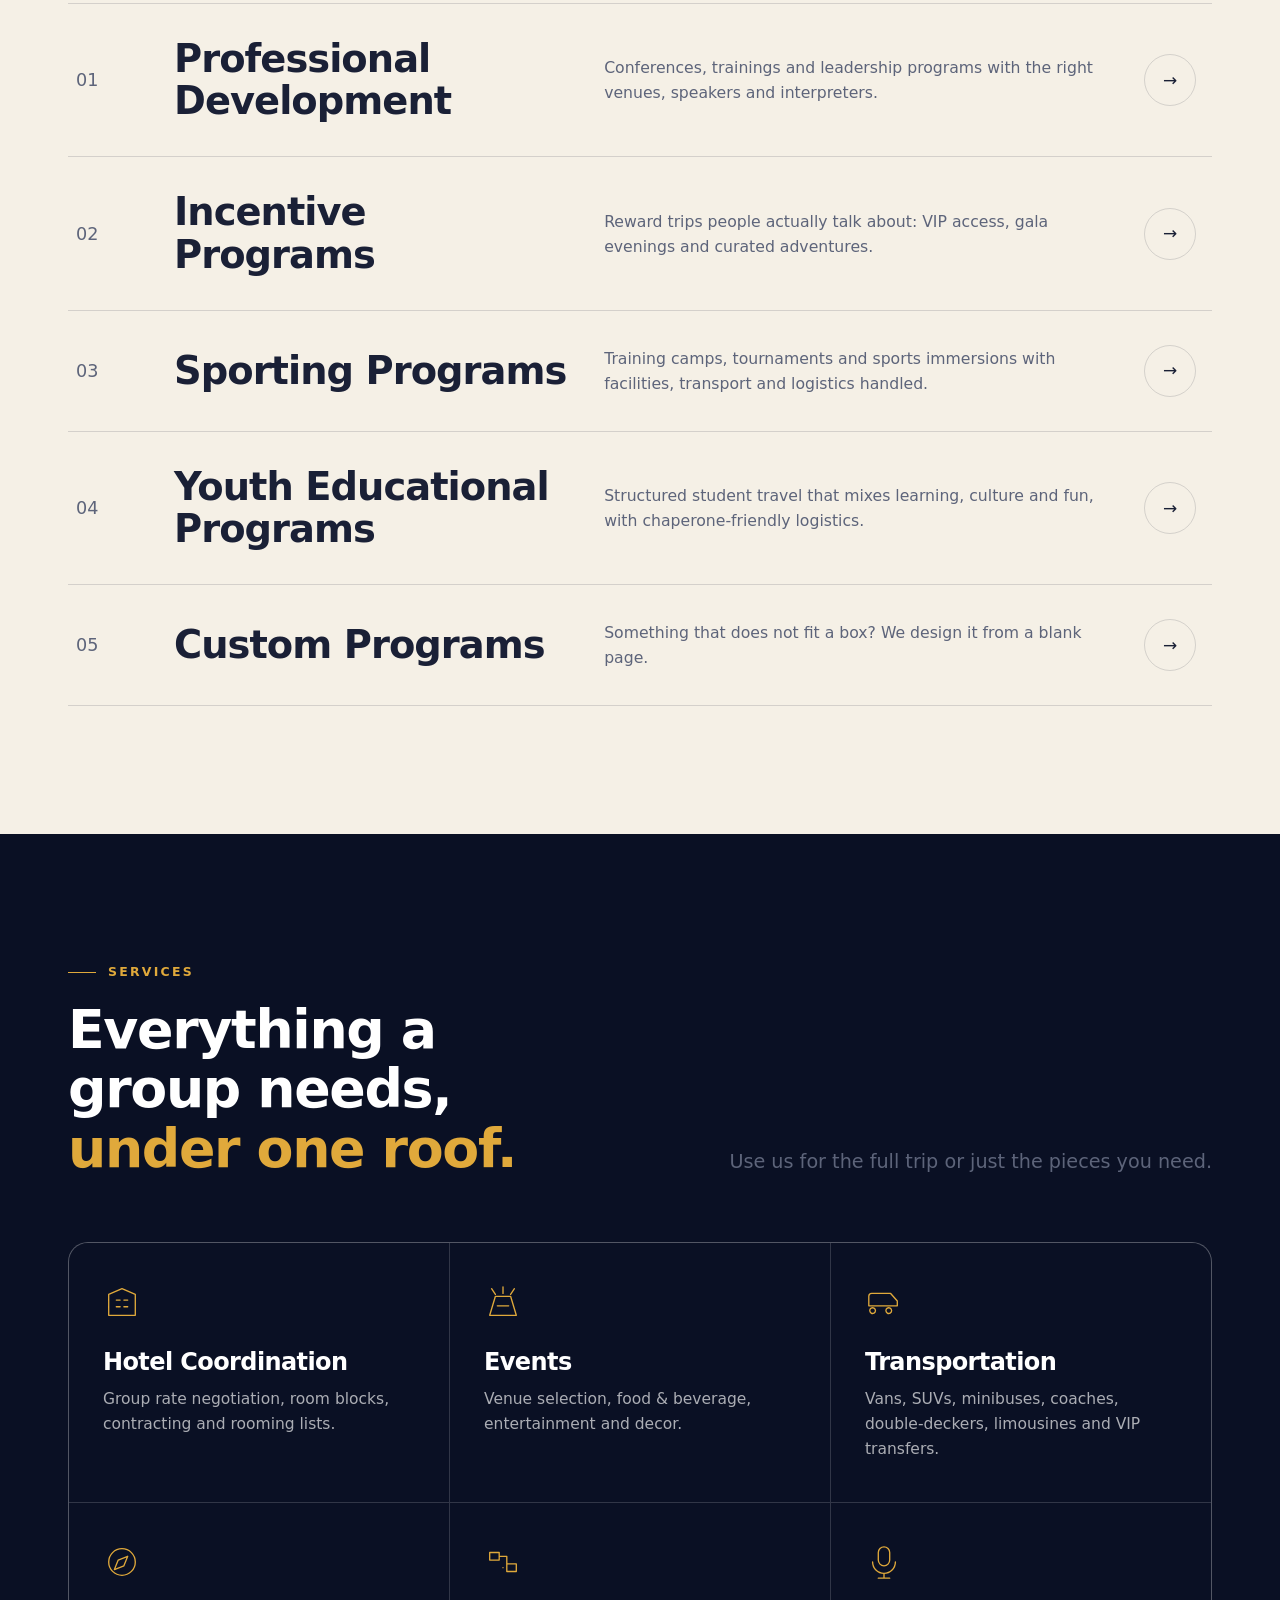
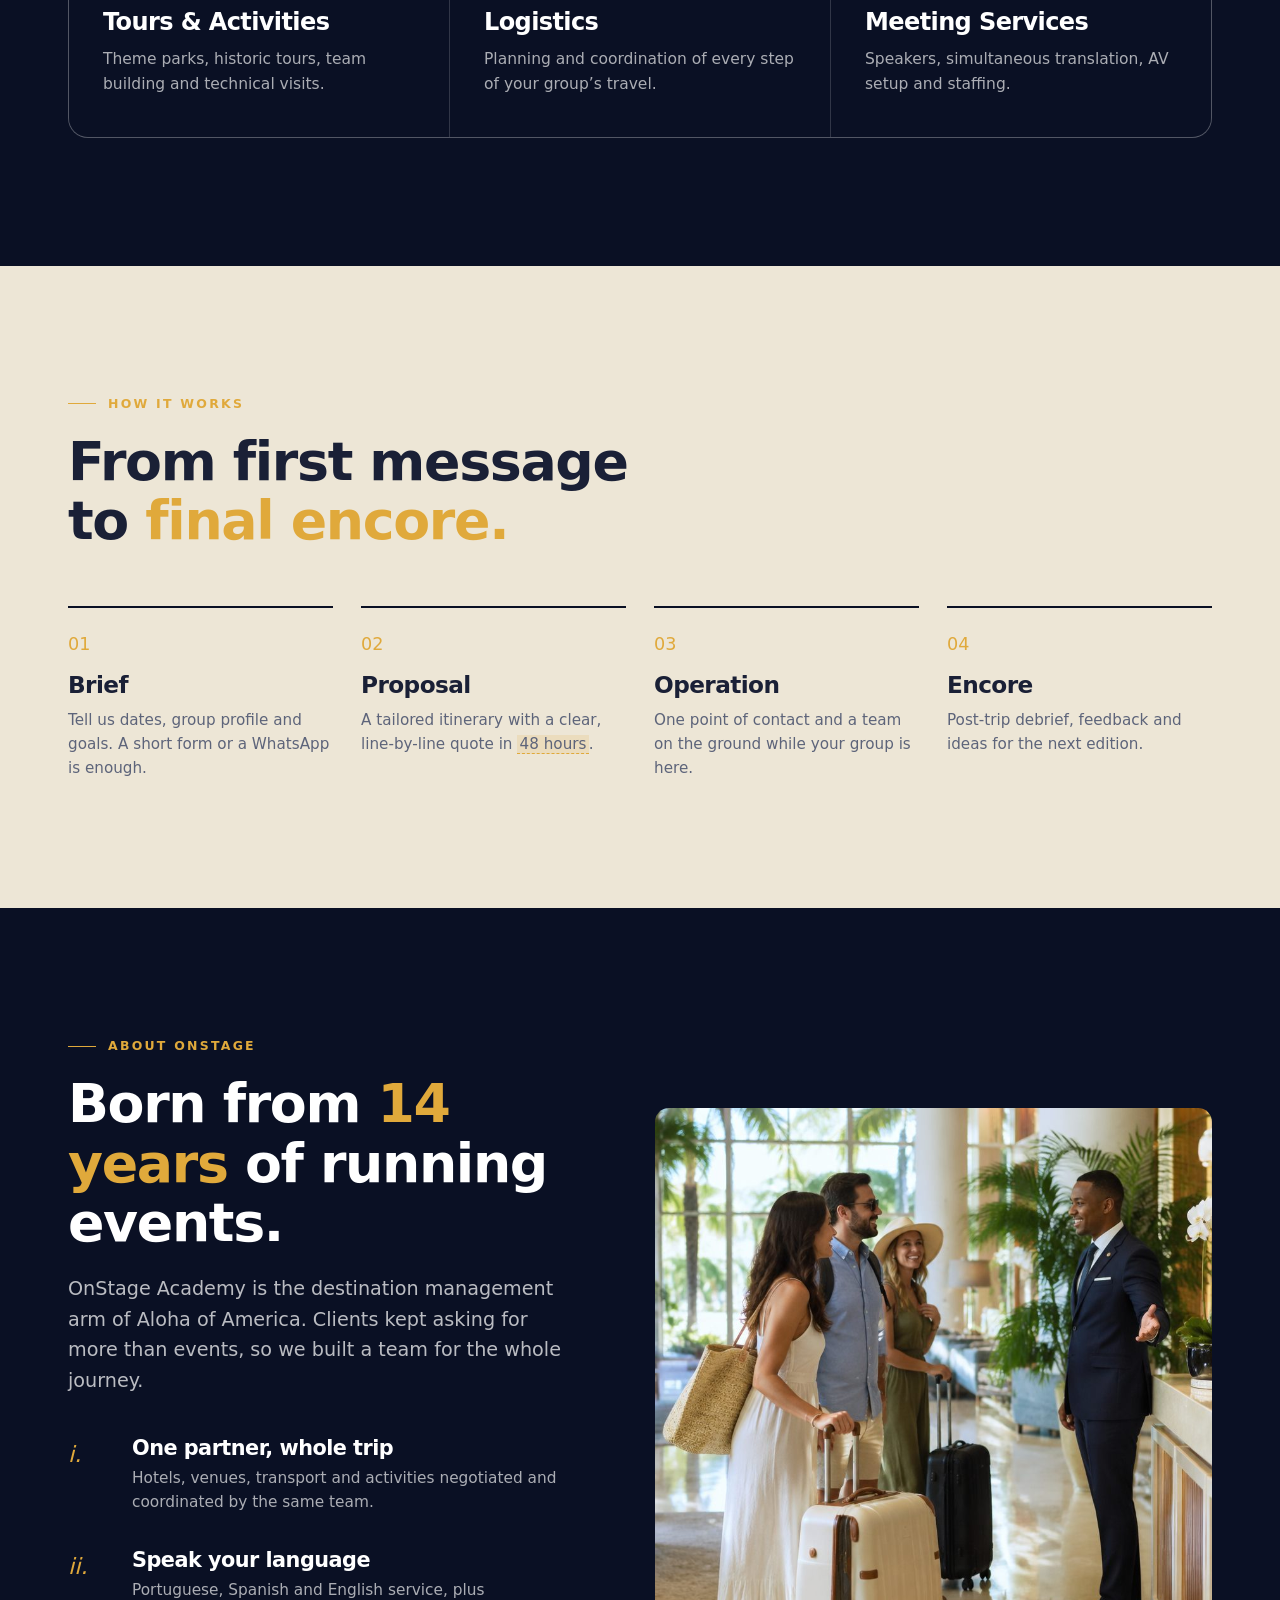
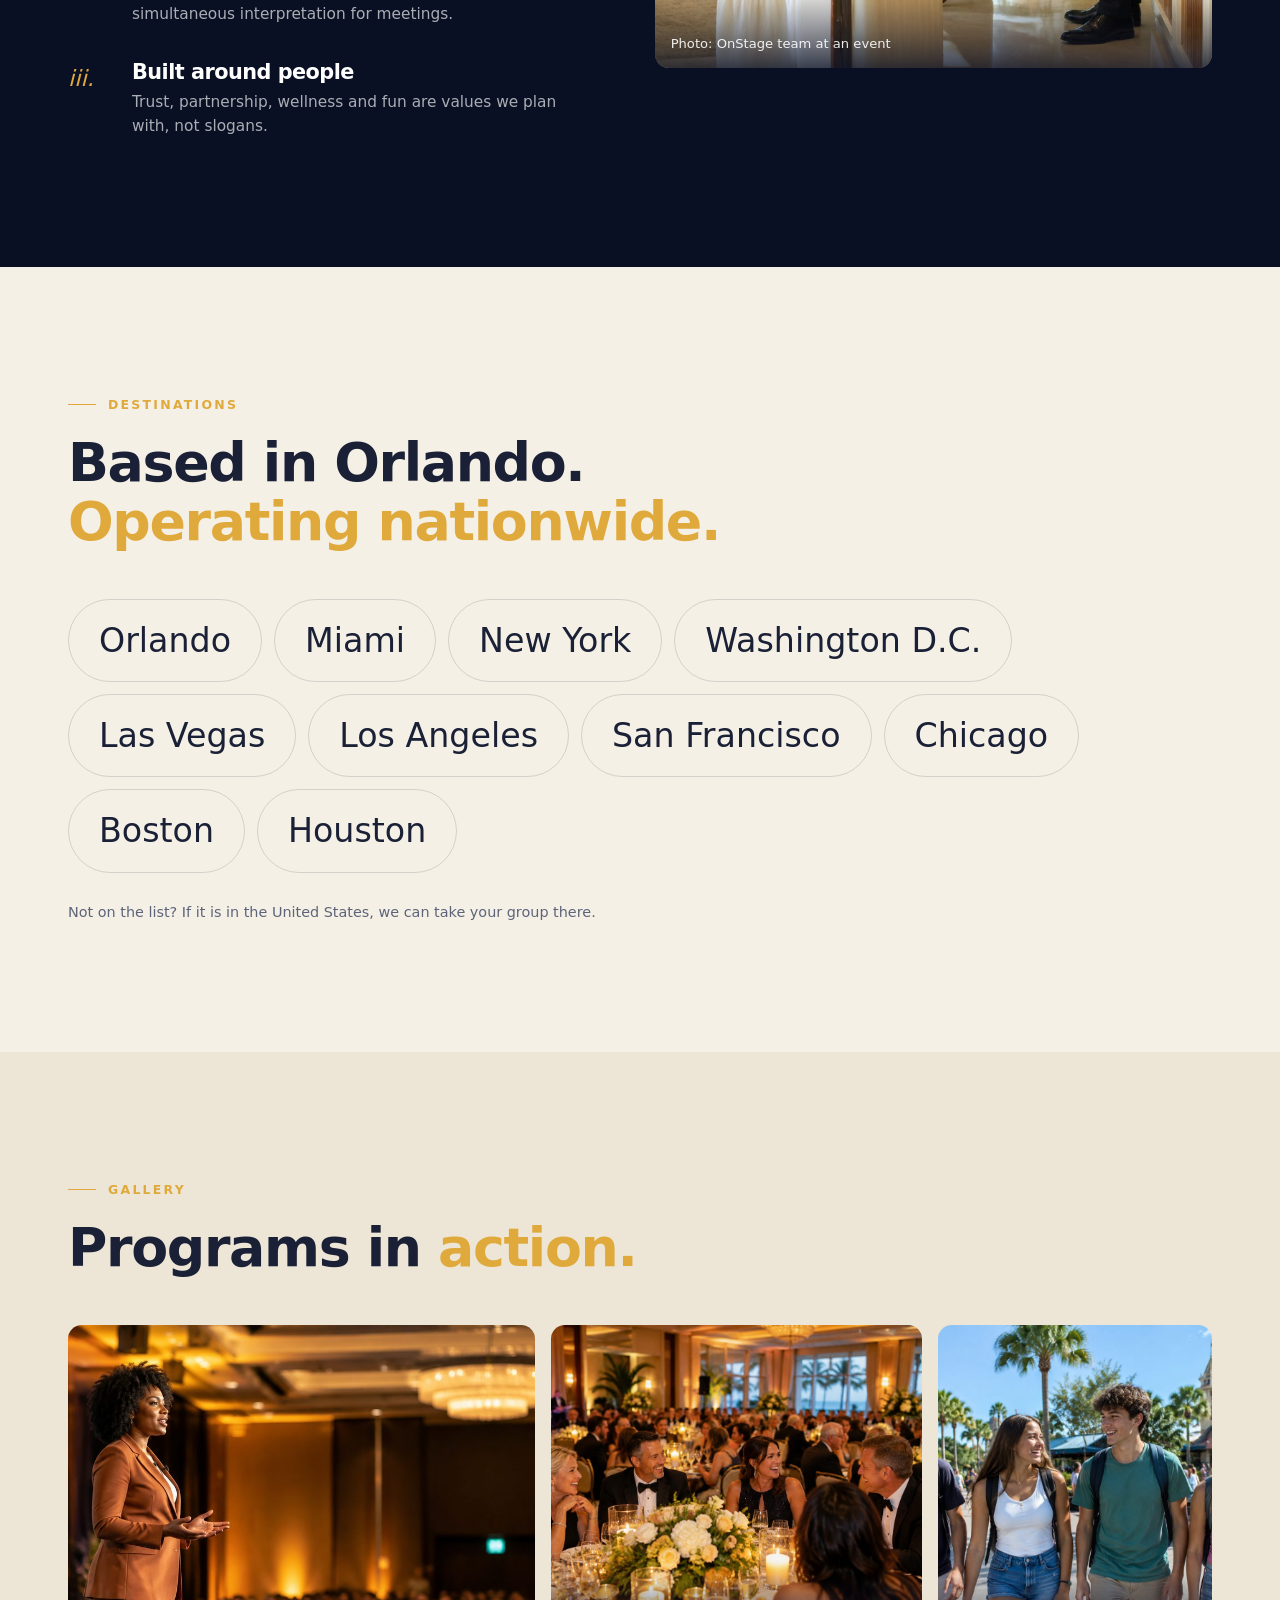
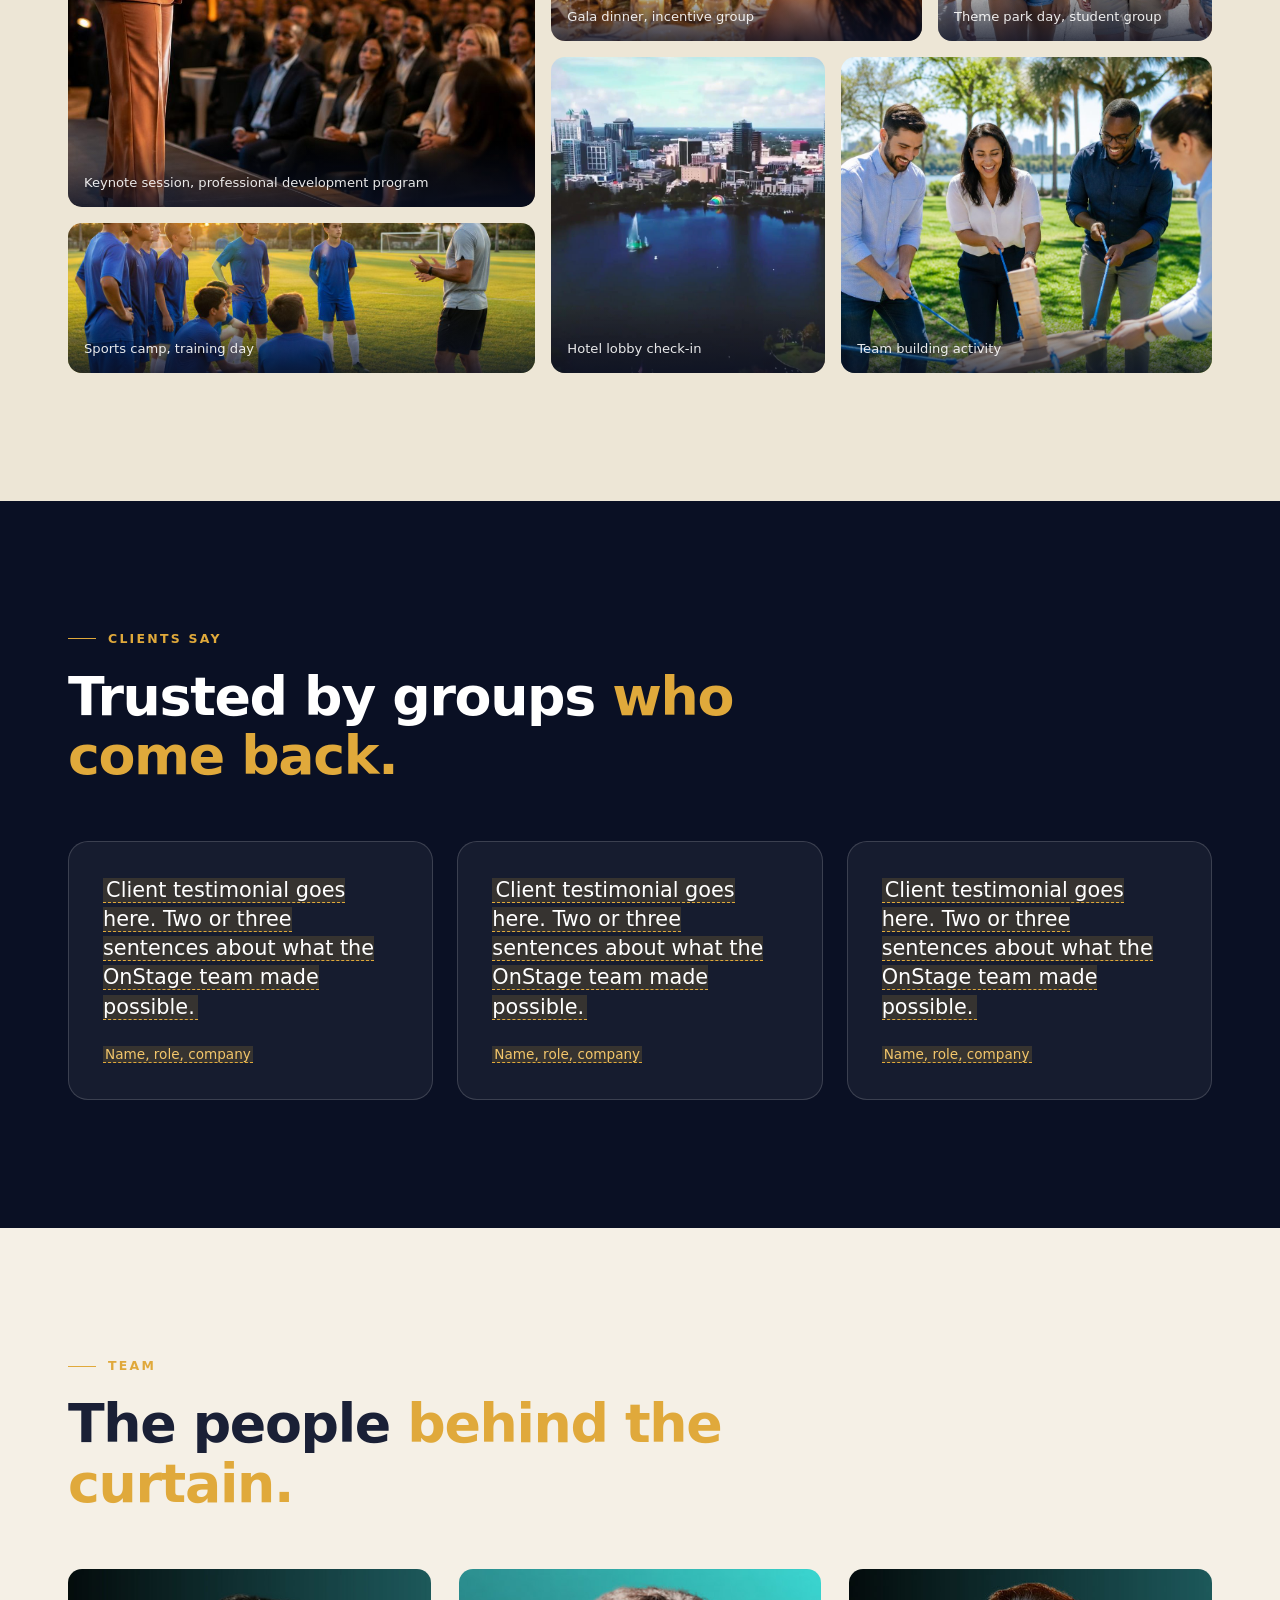
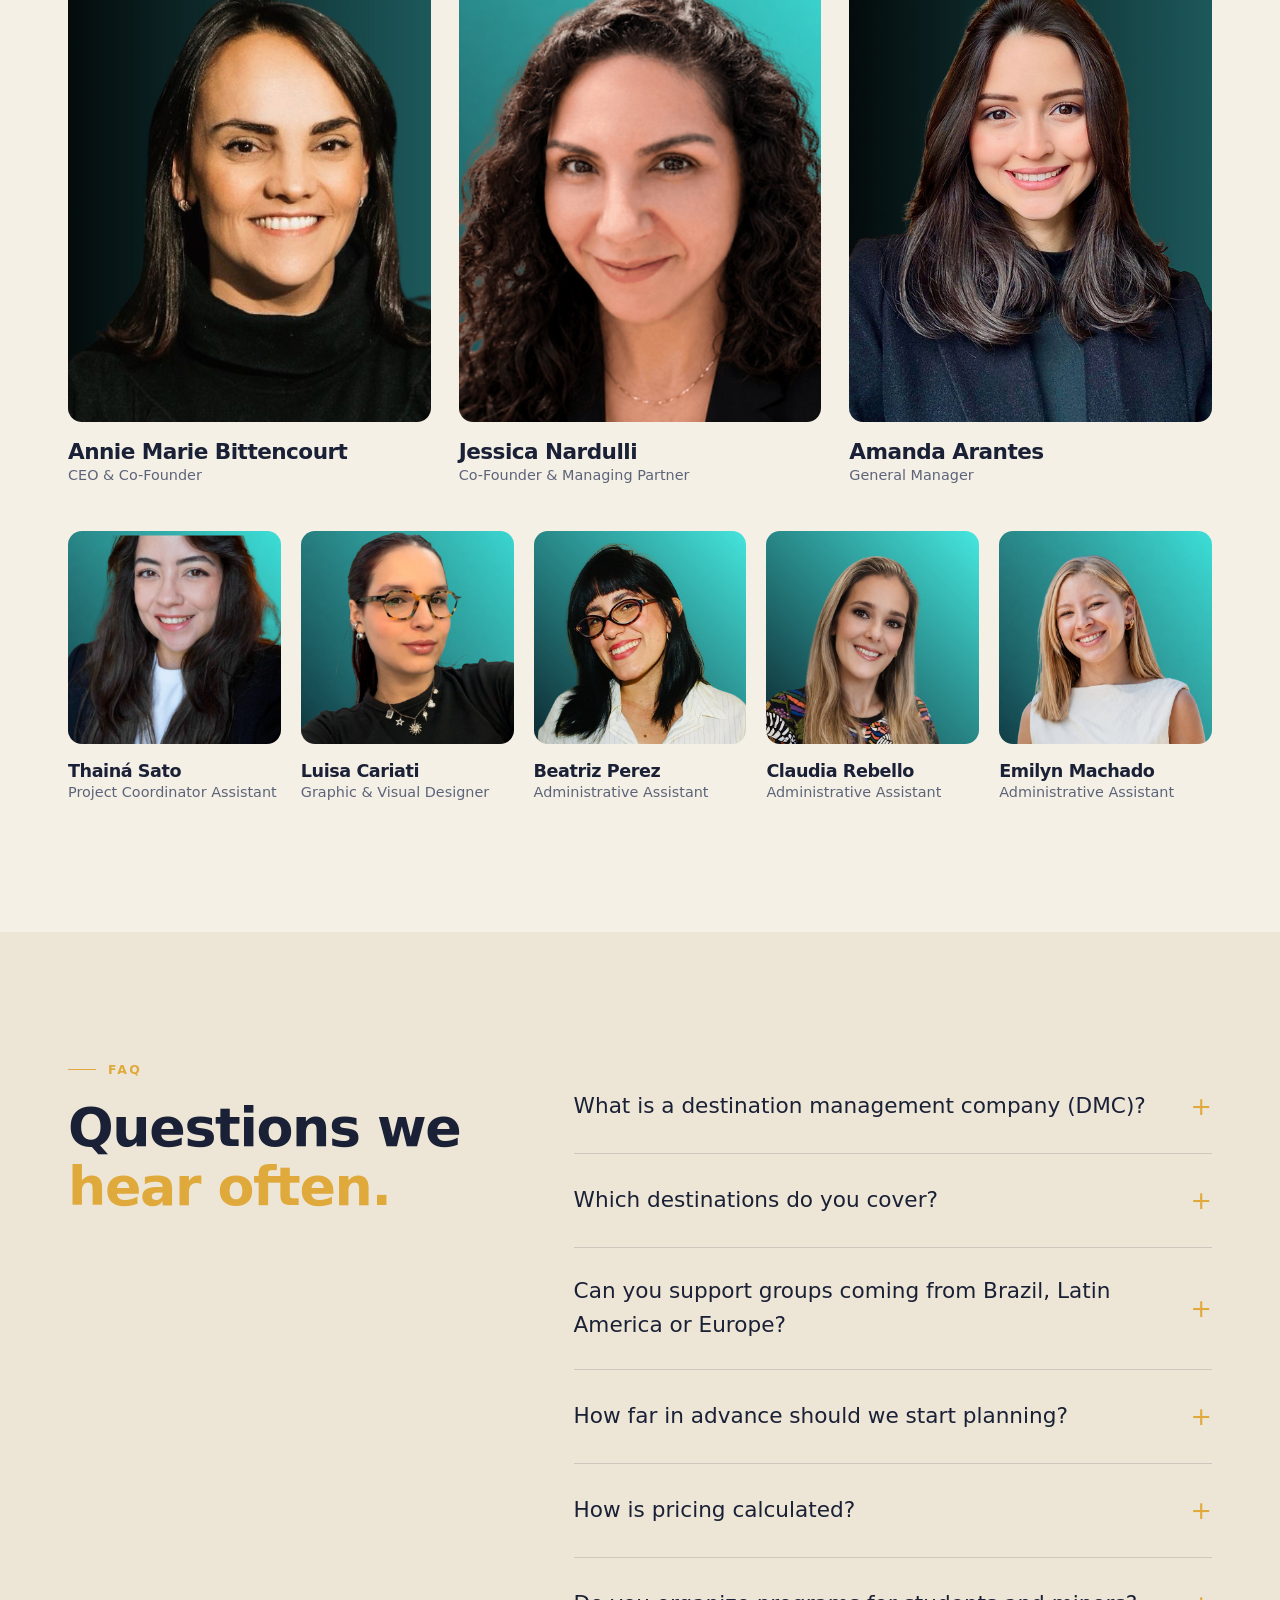
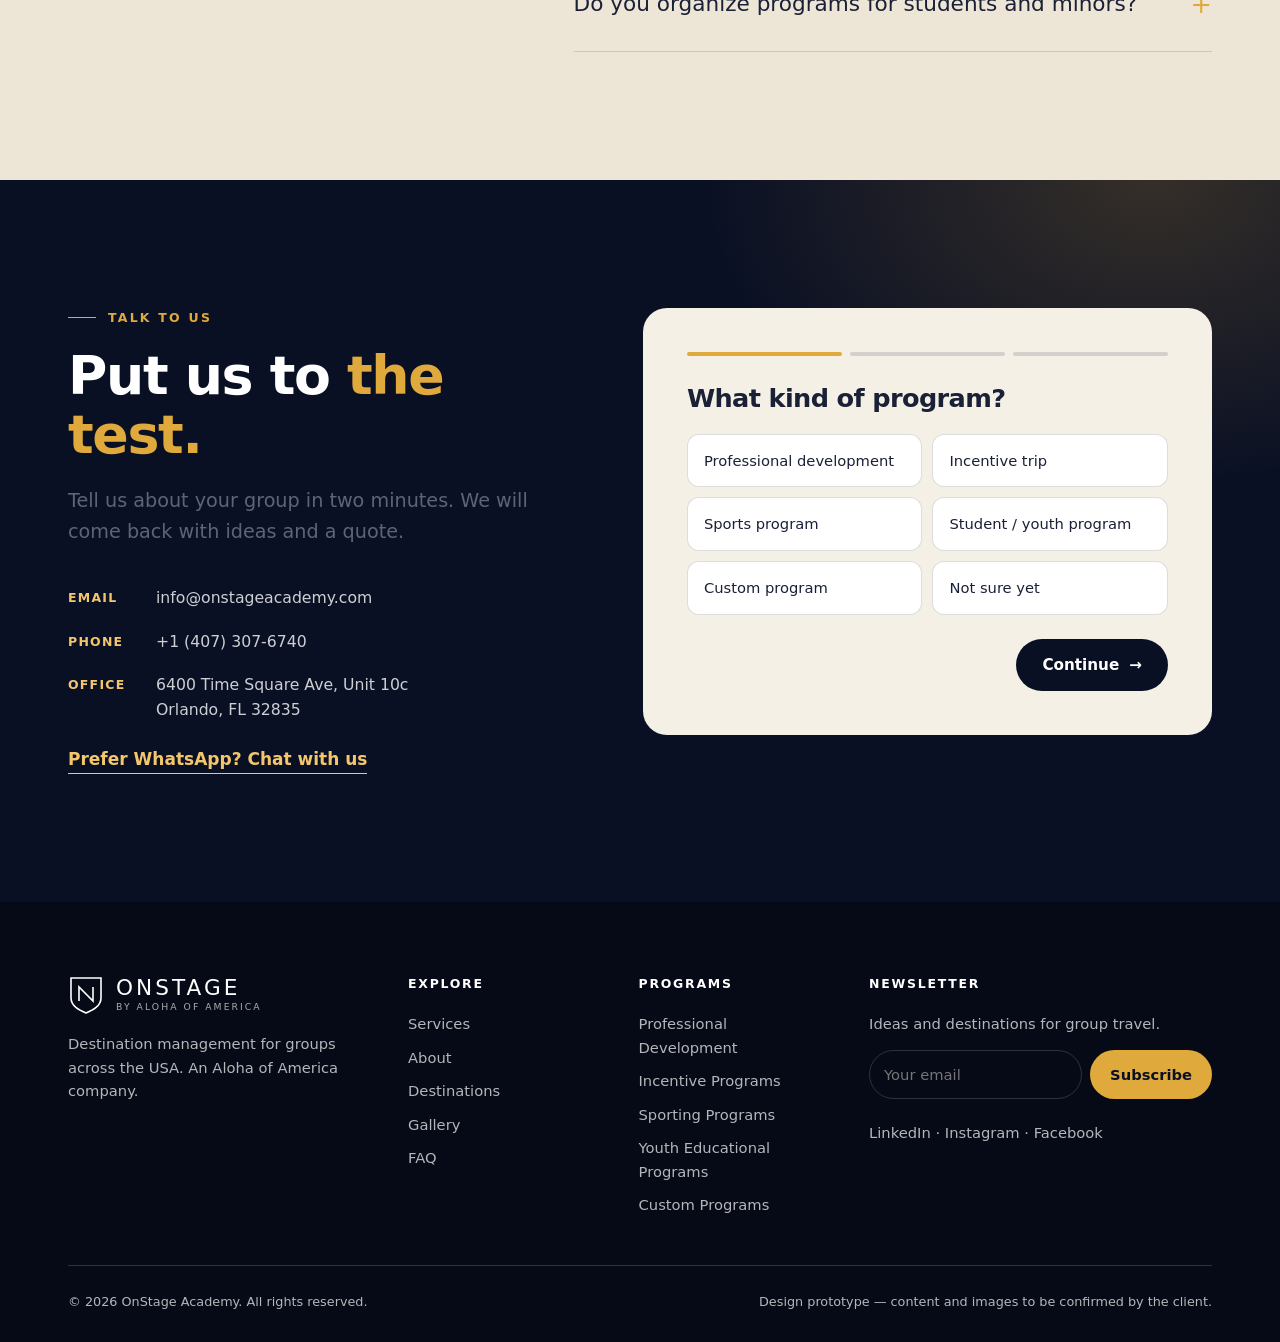
==== commit 8481a77e: "Cache-bust assets, make stat count-up more robust Co-Authored-By: Claude Sonnet 5 <noreply@anthropic" ====
--- a/index.html
+++ b/index.html
@@ -14,7 +14,7 @@
 <meta property="og:title" content="OnStage Academy | Destination Management in the USA">
 <meta property="og:description" content="Meetings, incentive trips, sports camps and student programs across the United States. One team, from first brief to last transfer.">
 <meta name="theme-color" content="#0A1024">
-<link rel="stylesheet" href="assets/css/style.css">
+<link rel="stylesheet" href="assets/css/style.css?v=4">
 <script type="application/ld+json">
 {
  "@context":"https://schema.org",
@@ -323,7 +323,7 @@
 </footer>
 
 <button class="slot-toggle" aria-pressed="false"></button>
-<script src="assets/js/i18n.js"></script>
-<script src="assets/js/main.js"></script>
+<script src="assets/js/i18n.js?v=4"></script>
+<script src="assets/js/main.js?v=4"></script>
 </body>
 </html>
--- a/assets/css/style.css
+++ b/assets/css/style.css
@@ -2,7 +2,7 @@
 :root{
   --ink:#0A1024; --ink-2:#111a38; --ink-3:#1b2650;
   --paper:#F5F0E6; --paper-2:#EDE6D6; --white:#fff;
-  --gold:#E0A93B; --gold-2:#f3c66b; --teal:#2E8B8B;
+  --brand:#41BEC4; --brand-d:#178494; --gold:#E0A93B; --gold-2:#f3c66b; --teal:#2E8B8B;
   --text:#1a2036; --muted:#5d647a; --line:rgba(10,16,36,.14); --line-l:rgba(255,255,255,.16);
   --sans:'Segoe UI Variable Display','Segoe UI Variable Text','Segoe UI',system-ui,-apple-system,'Helvetica Neue',Roboto,Arial,sans-serif; --serif:var(--sans);
   --max:1240px; --gut:clamp(20px,4vw,48px); --r:14px;
@@ -92,10 +92,12 @@
 /* stats */
 .stats{padding:0;background:var(--paper-2)}
 .stats-grid{display:grid;grid-template-columns:repeat(4,1fr)}
-.stat{padding:44px 28px;border-left:1px solid var(--line)}
+.stat{padding:64px 28px;border-left:1px solid var(--line)}
 .stat:first-child{border-left:0}
-.stat b{font-family:var(--serif);font-size:clamp(2.4rem,4.4vw,3.8rem);font-weight:600;display:block;line-height:1;font-variant-numeric:tabular-nums;letter-spacing:-.03em}
-.stat span{font-size:.88rem;color:var(--muted);display:block;margin-top:10px;max-width:22ch}
+.stat b,.stat b span{color:var(--brand-d)}
+.stat b{font-family:var(--serif);font-size:clamp(3.6rem,8.2vw,7rem);font-weight:600;display:block;line-height:1;font-variant-numeric:tabular-nums;letter-spacing:-.03em}
+.stat .slot{background:none;border:0;padding:0}
+.stat>span{font-size:.95rem;color:var(--muted);display:block;margin-top:14px;max-width:24ch}
 
 /* programs index */
 .programs{background:var(--paper)}
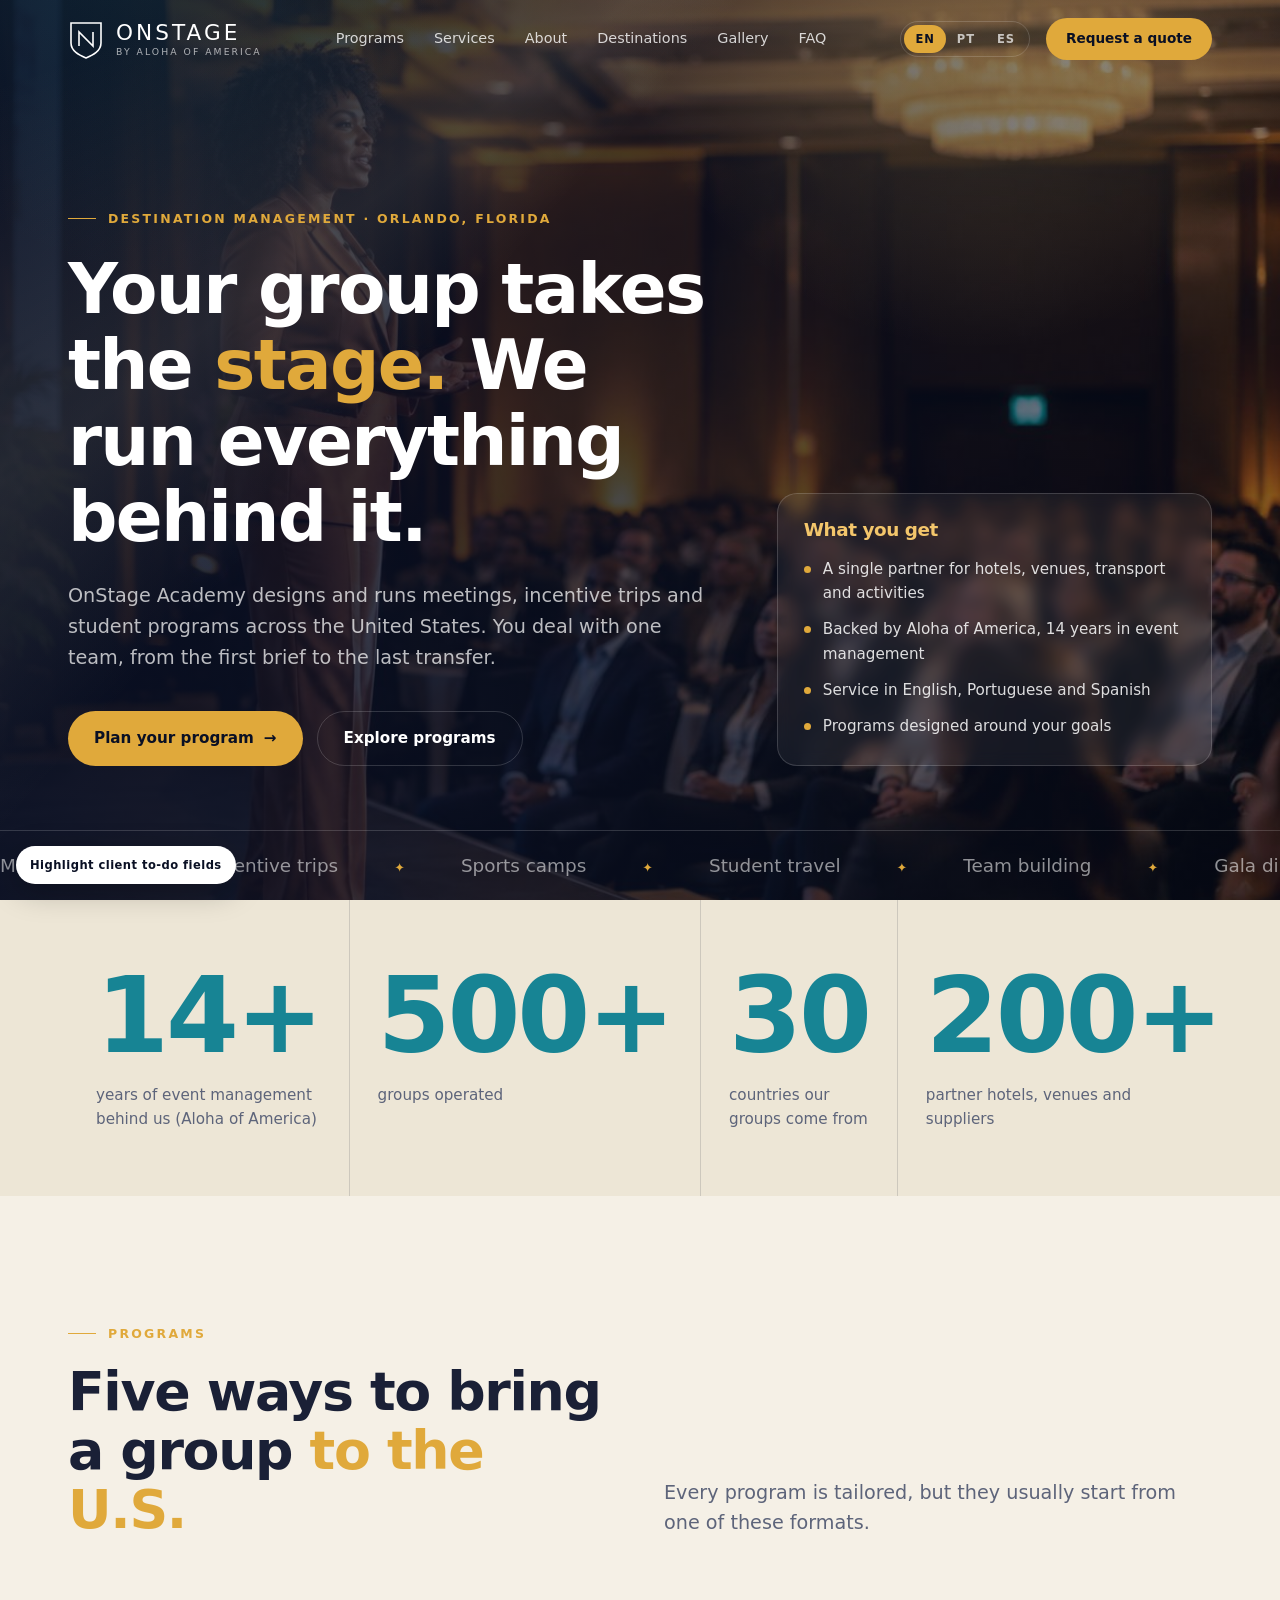
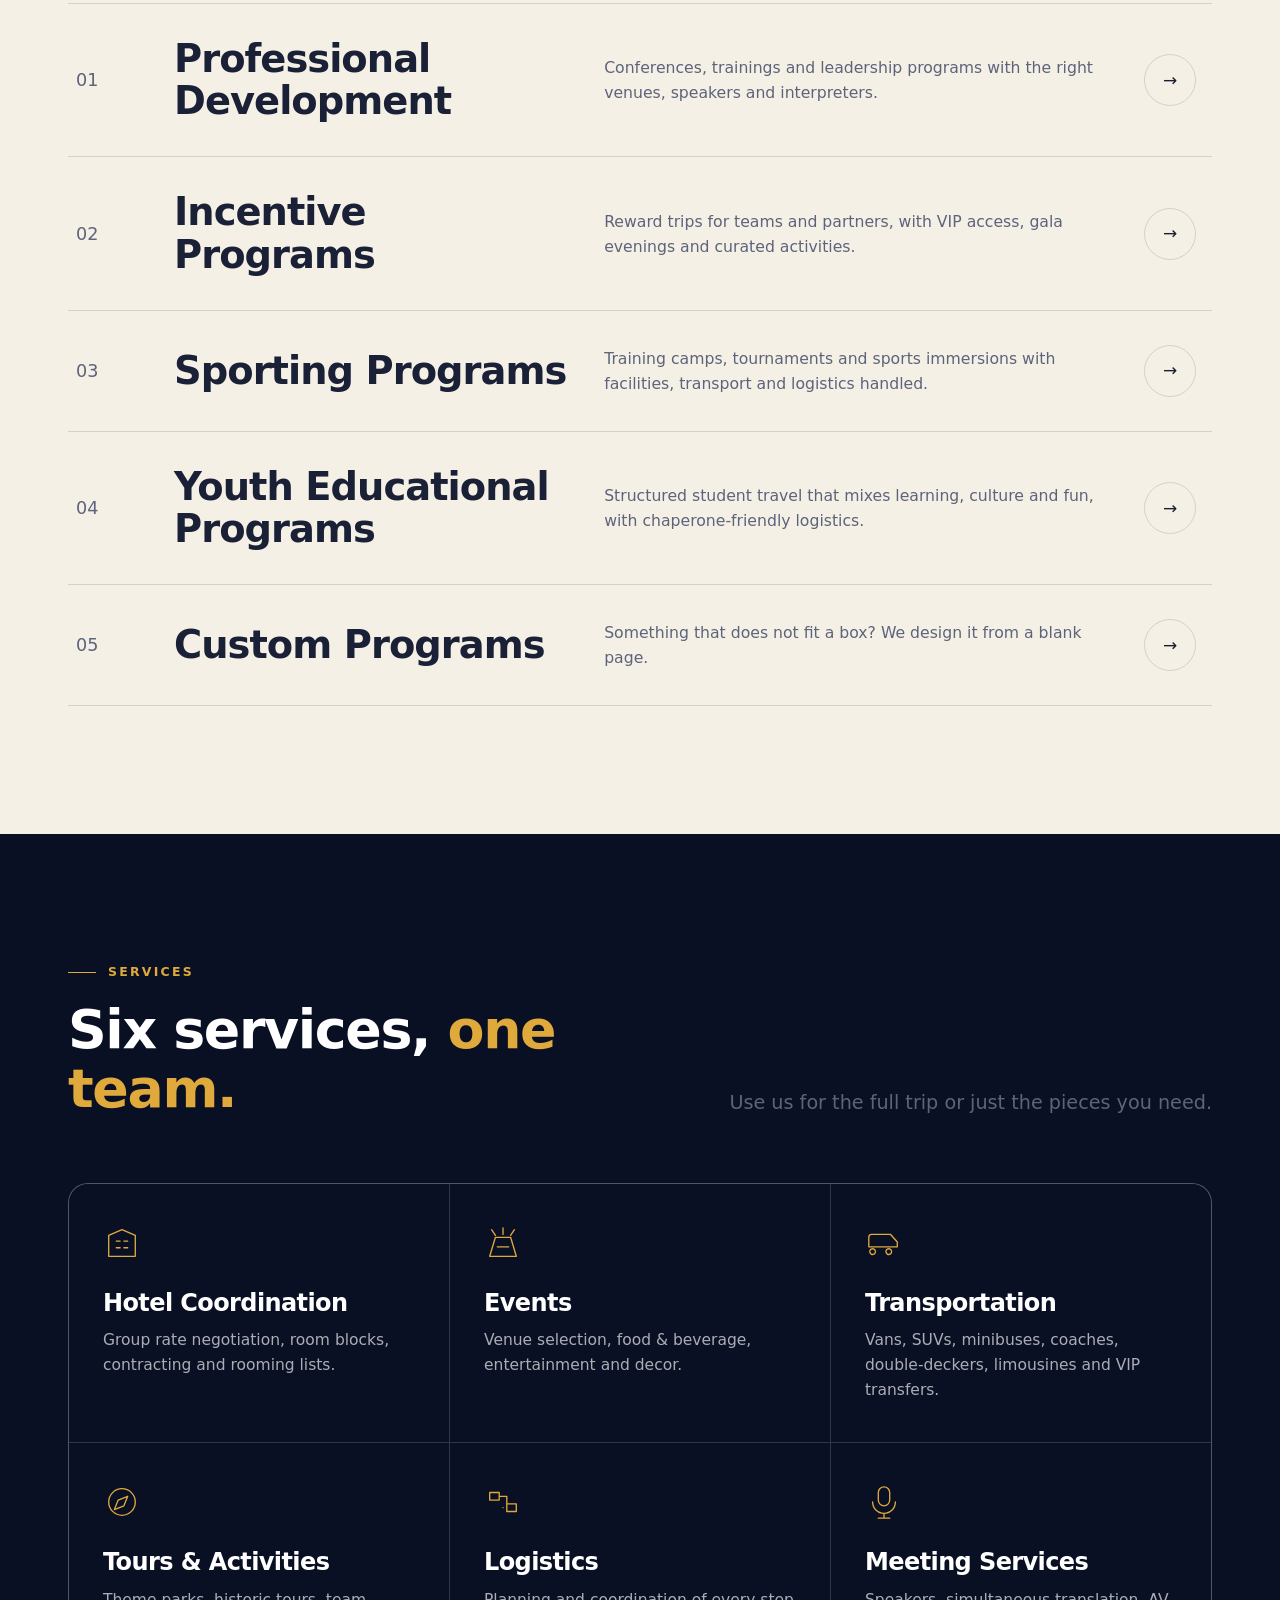
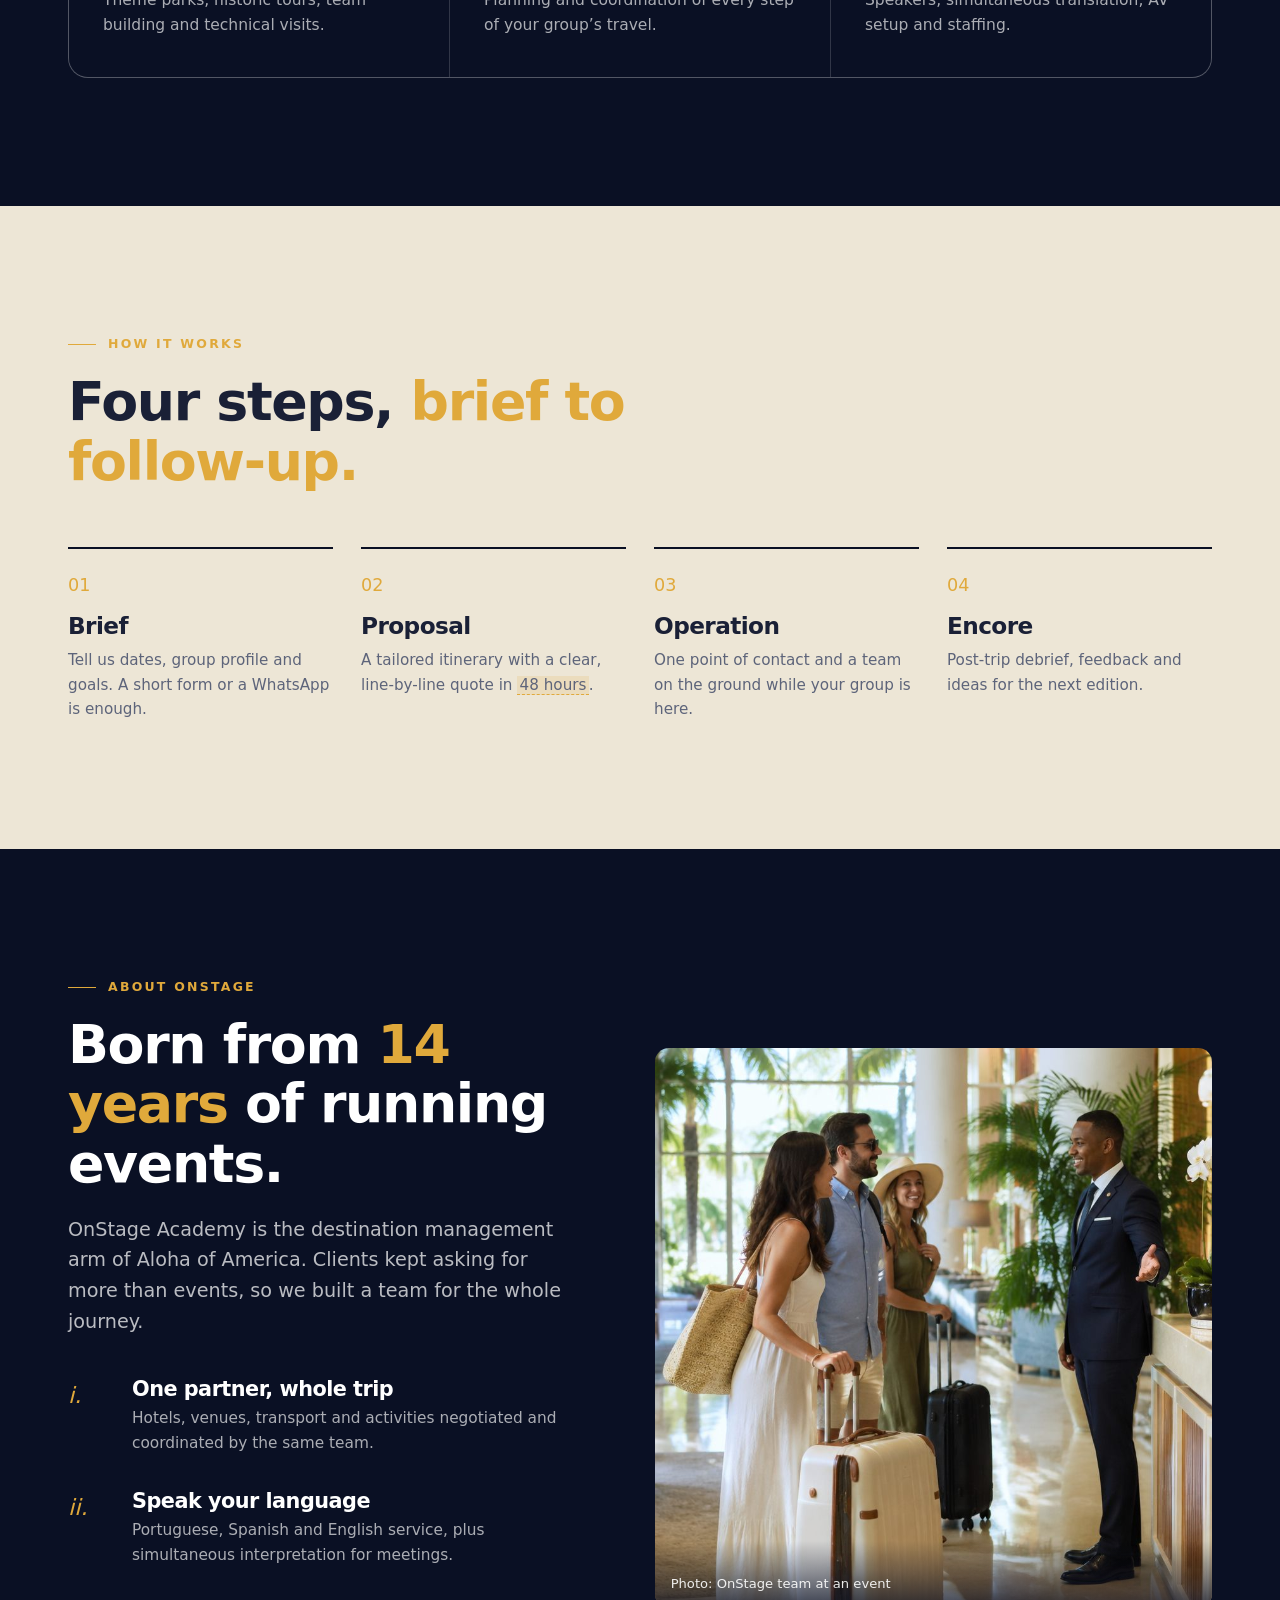
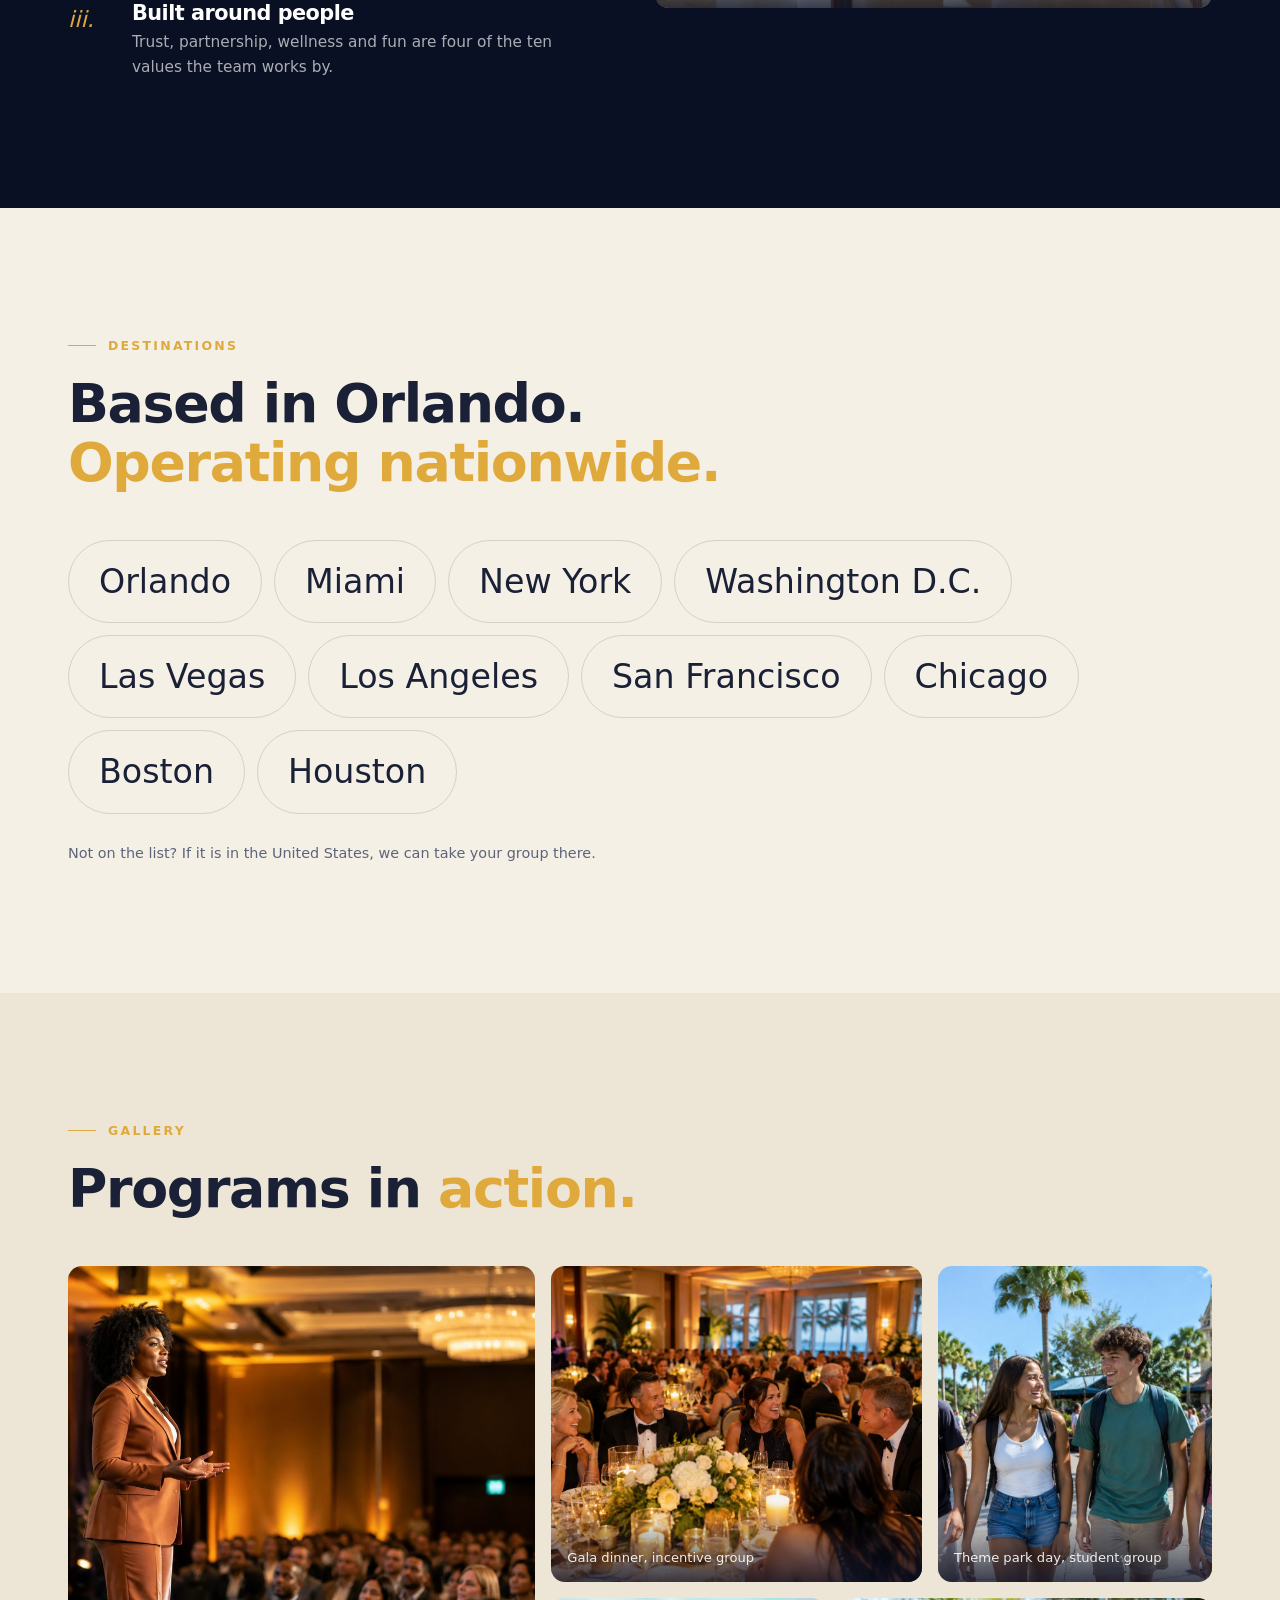
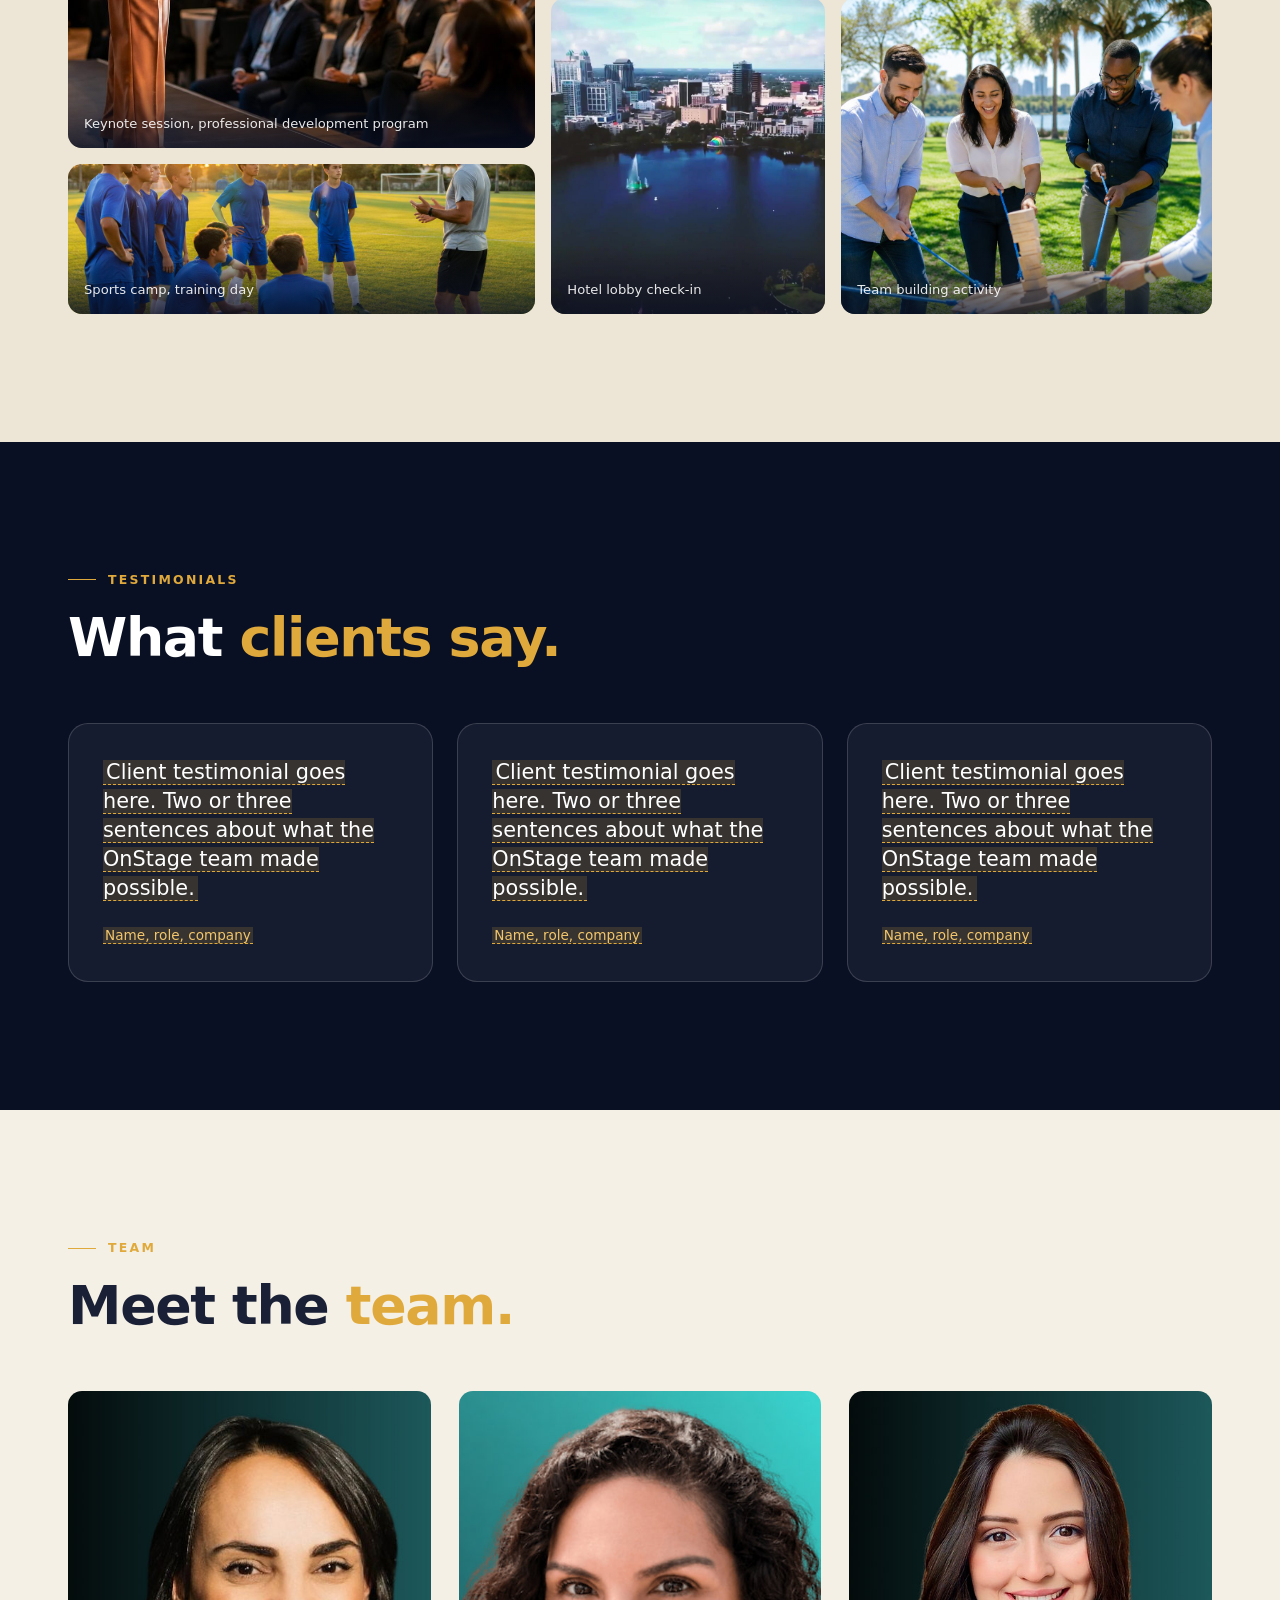
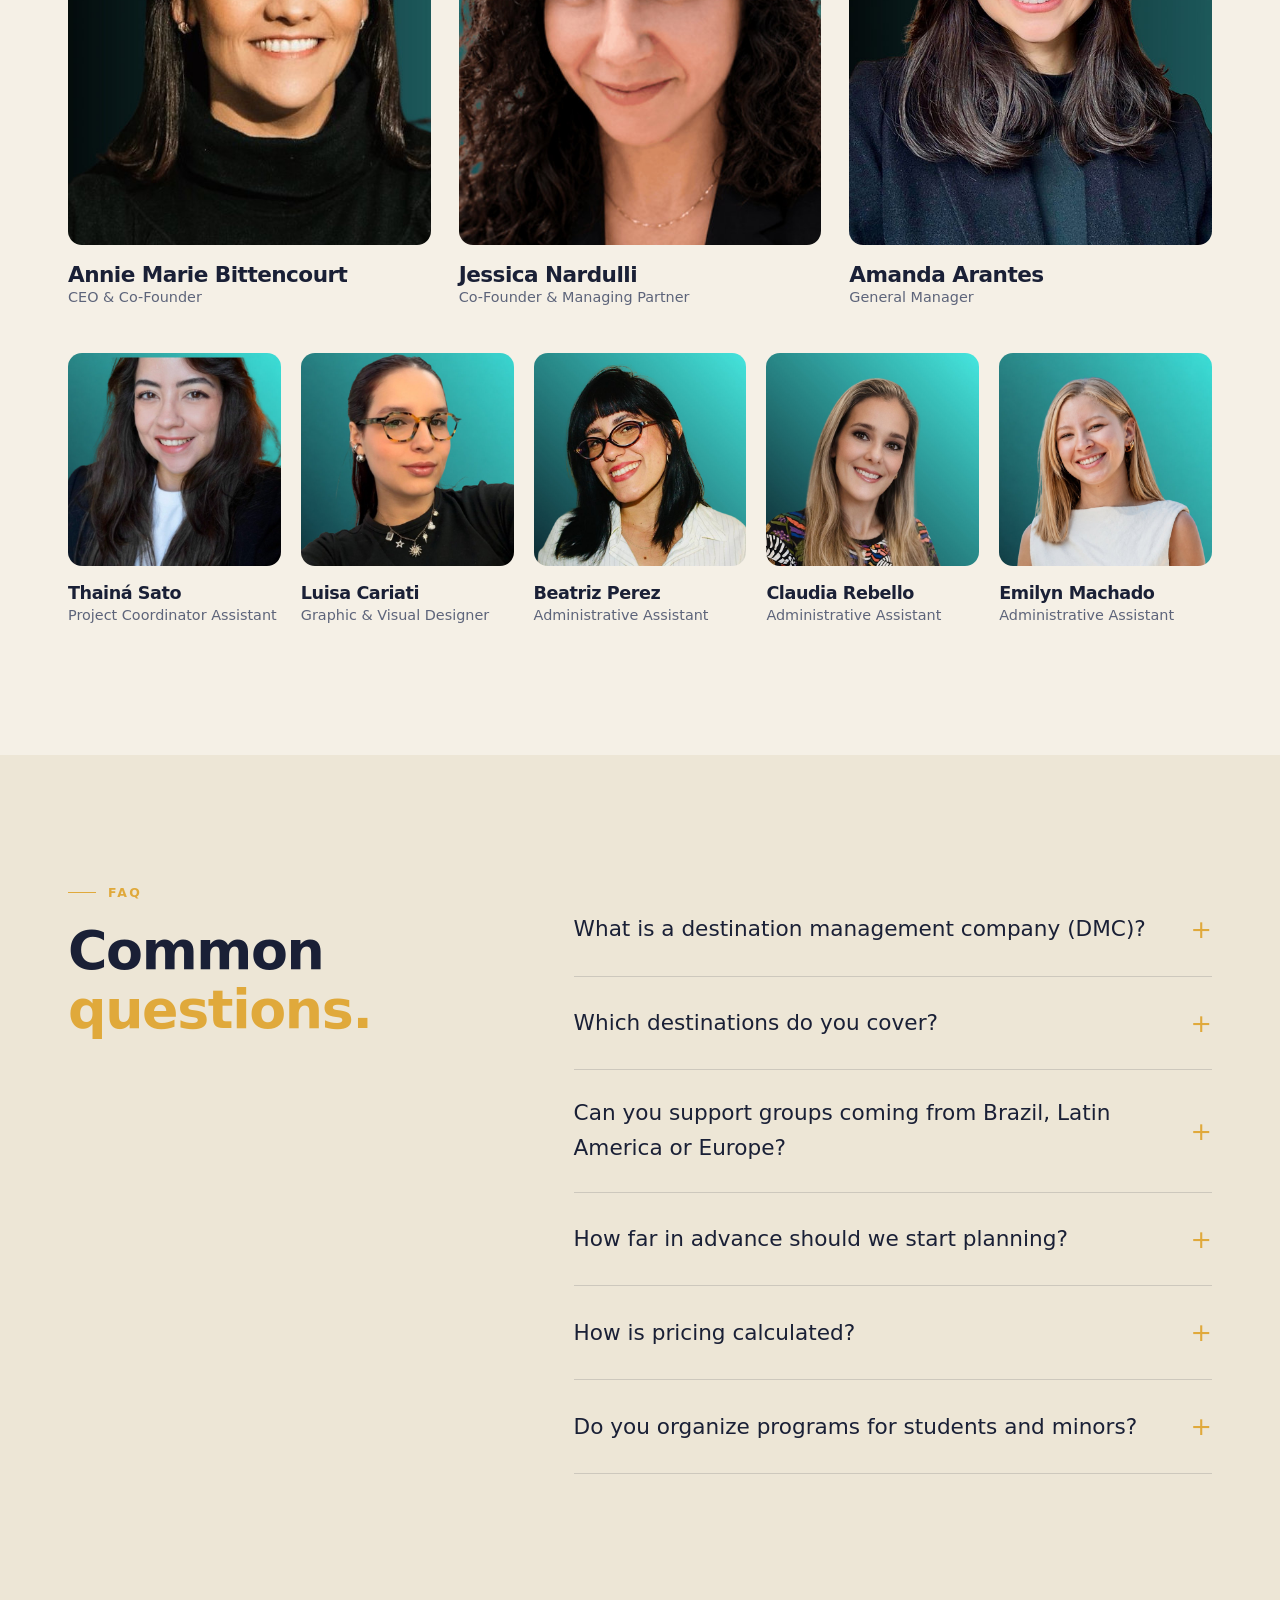
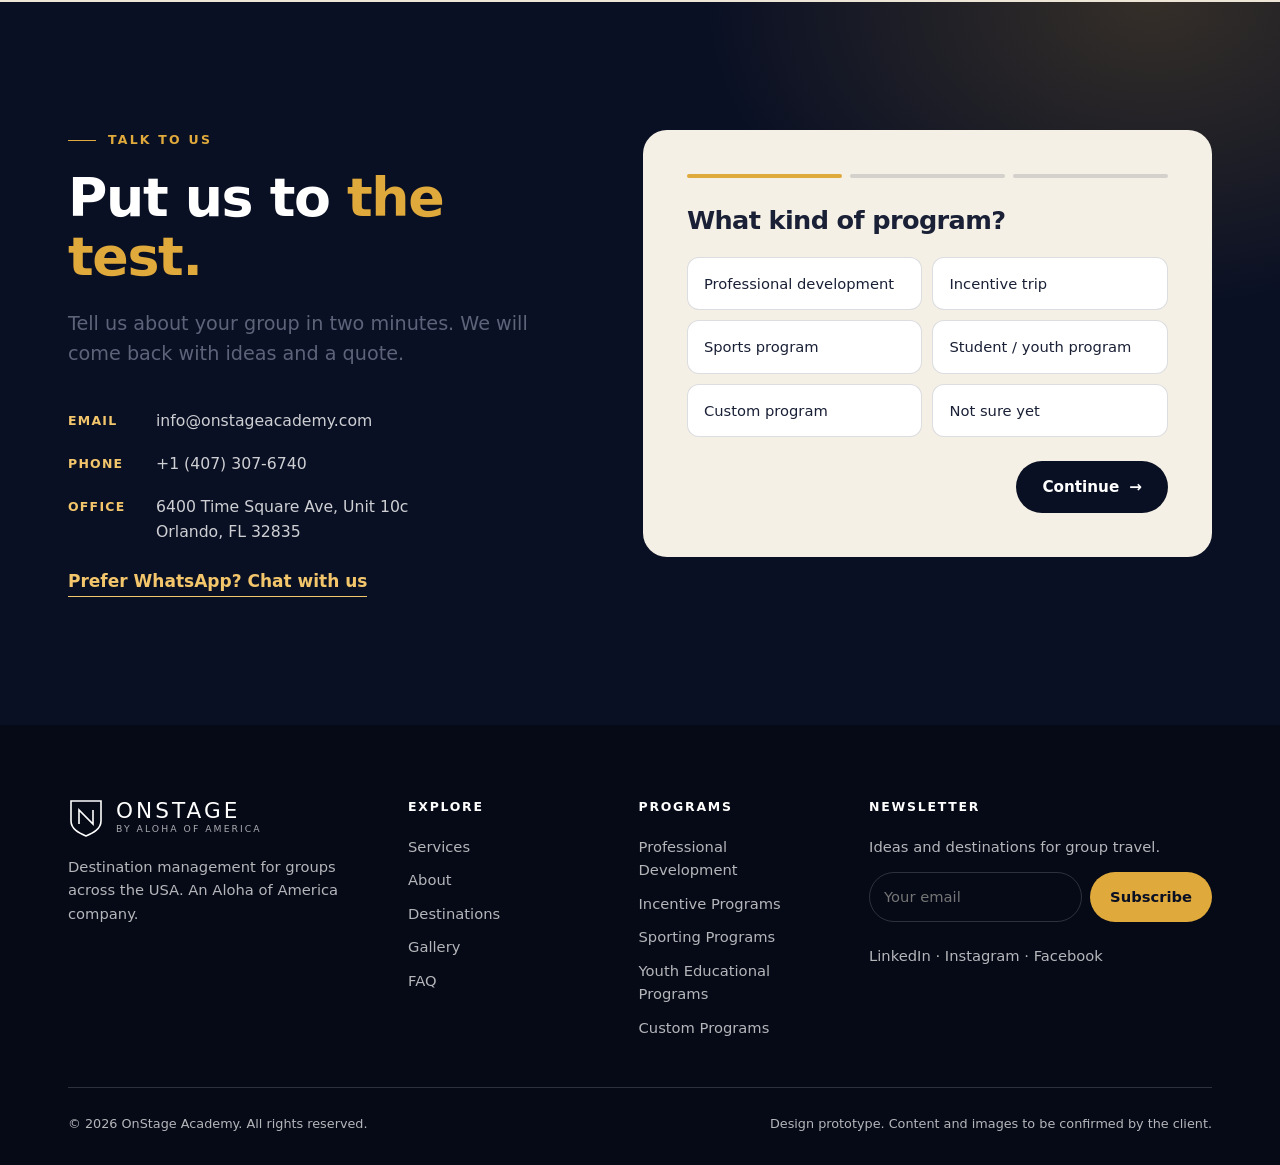
==== commit be62379a: "Copy edit: cut generic and AI-sounding phrasing in EN/PT/ES Co-Authored-By: Claude Sonnet 5 <noreply" ====
--- a/index.html
+++ b/index.html
@@ -14,7 +14,7 @@
 <meta property="og:title" content="OnStage Academy | Destination Management in the USA">
 <meta property="og:description" content="Meetings, incentive trips, sports camps and student programs across the United States. One team, from first brief to last transfer.">
 <meta name="theme-color" content="#0A1024">
-<link rel="stylesheet" href="assets/css/style.css?v=4">
+<link rel="stylesheet" href="assets/css/style.css?v=5">
 <script type="application/ld+json">
 {
  "@context":"https://schema.org",
@@ -79,7 +79,7 @@
     <div>
       <p class="eyebrow" data-i18n="hero.eyebrow">Destination management · Orlando, Florida</p>
       <h1 data-i18n="hero.h1">Your group takes the <em>stage.</em> We run everything behind it.</h1>
-      <p class="lead" data-i18n="hero.lead">OnStage Academy designs and operates meetings, incentive trips and student programs across the United States — one team, from the first brief to the last transfer.</p>
+      <p class="lead" data-i18n="hero.lead">OnStage Academy designs and runs meetings, incentive trips and student programs across the United States. You deal with one team, from the first brief to the last transfer.</p>
       <div class="hero-cta">
         <a class="btn btn-gold" href="#contact"><span data-i18n="hero.cta1">Plan your program</span><span class="arrow">→</span></a>
         <a class="btn btn-ghost" href="#programs" data-i18n="hero.cta2">Explore programs</a>
@@ -323,7 +323,7 @@
 </footer>
 
 <button class="slot-toggle" aria-pressed="false"></button>
-<script src="assets/js/i18n.js?v=4"></script>
-<script src="assets/js/main.js?v=4"></script>
+<script src="assets/js/i18n.js?v=5"></script>
+<script src="assets/js/main.js?v=5"></script>
 </body>
 </html>
